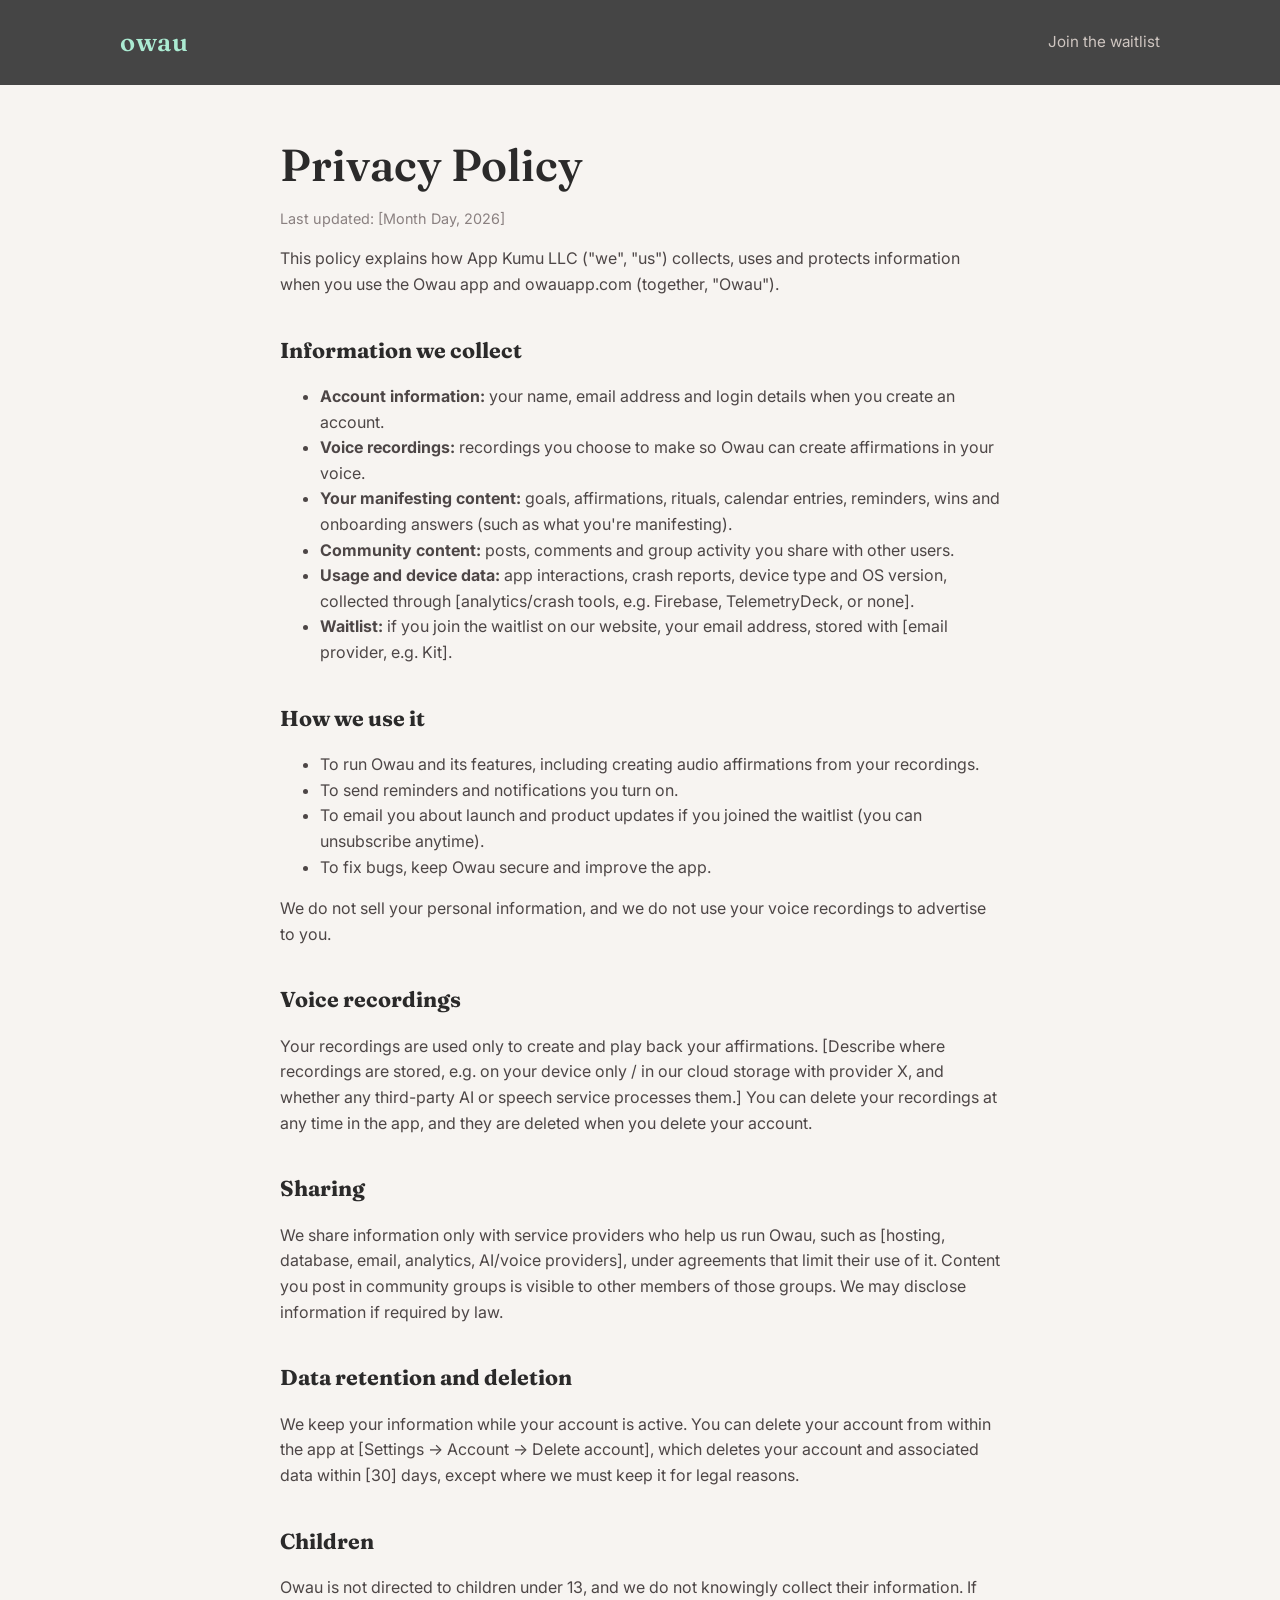
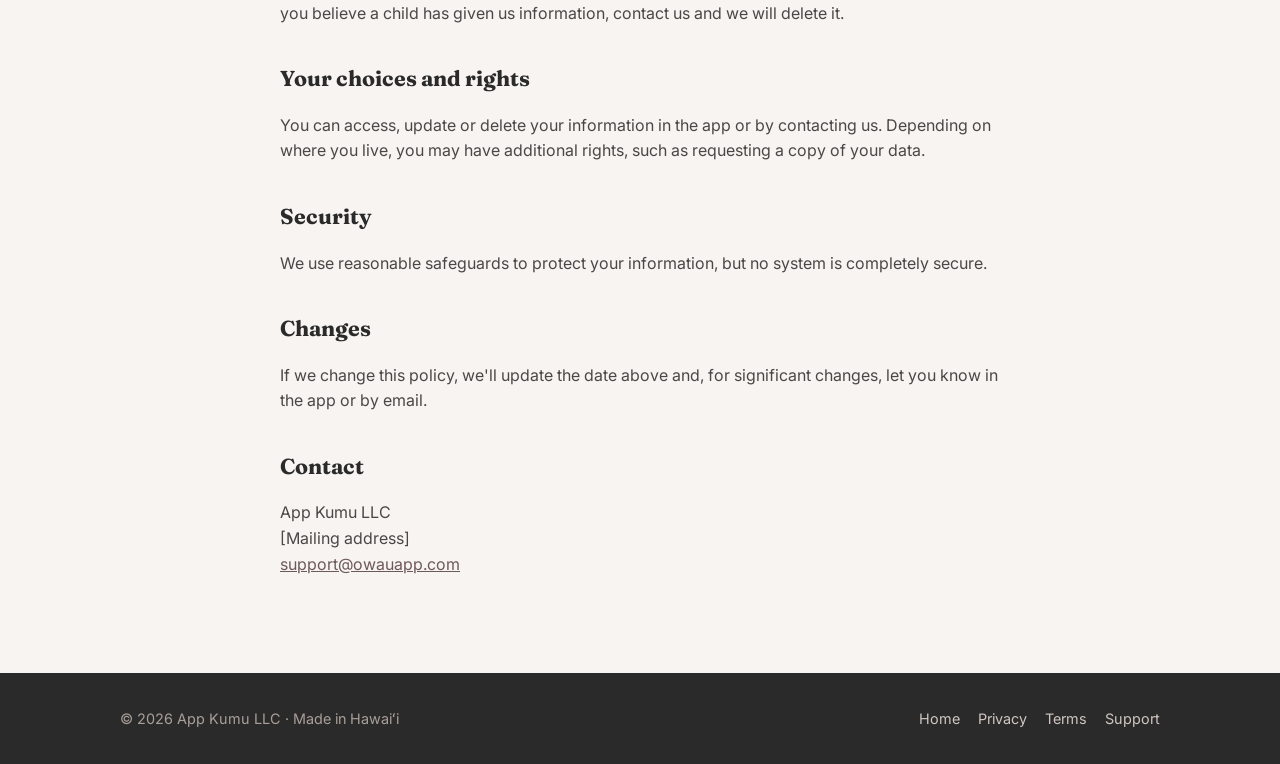
==== privacy.html @ b33e5e33 "Add files via upload" ====
<!doctype html>
<html lang="en">
<head>
  <meta charset="utf-8">
  <meta name="viewport" content="width=device-width, initial-scale=1">
  <title>Privacy Policy — Owau</title>
  <meta name="theme-color" content="#454545">
  <link rel="icon" href="data:image/svg+xml,%3Csvg xmlns='http://www.w3.org/2000/svg' viewBox='0 0 64 64'%3E%3Crect width='64' height='64' rx='16' fill='%23454545'/%3E%3Ccircle cx='32' cy='32' r='16' fill='none' stroke='%23ABEBD2' stroke-width='6'/%3E%3C/svg%3E">
  <link rel="apple-touch-icon" href="apple-touch-icon.png">
  <link rel="preconnect" href="https://fonts.googleapis.com">
  <link rel="preconnect" href="https://fonts.gstatic.com" crossorigin>
  <link href="https://fonts.googleapis.com/css2?family=Fraunces:wght@600&family=Inter:wght@400;500;600&display=swap" rel="stylesheet">
  <link rel="stylesheet" href="style.css">
</head>
<body>
  <div class="topbar"><div class="wrap"><nav class="nav"><a class="logo" href="/">owau</a><a class="small" href="/#join">Join the waitlist</a></nav></div></div>

  <main class="page">
    <div class="wrap">
      <!--
        DRAFT TEMPLATE. Review every [bracketed] item and confirm it matches how the app
        actually handles data before launch. This is not legal advice; have a lawyer
        review it if you can. Your App Store privacy "nutrition label" must match this page.
      -->
      <h1>Privacy Policy</h1>
      <p class="updated">Last updated: [Month Day, 2026]</p>

      <p>This policy explains how App Kumu LLC ("we", "us") collects, uses and protects information when you use the Owau app and owauapp.com (together, "Owau").</p>

      <h2>Information we collect</h2>
      <ul>
        <li><strong>Account information:</strong> your name, email address and login details when you create an account.</li>
        <li><strong>Voice recordings:</strong> recordings you choose to make so Owau can create affirmations in your voice.</li>
        <li><strong>Your manifesting content:</strong> goals, affirmations, rituals, calendar entries, reminders, wins and onboarding answers (such as what you're manifesting).</li>
        <li><strong>Community content:</strong> posts, comments and group activity you share with other users.</li>
        <li><strong>Usage and device data:</strong> app interactions, crash reports, device type and OS version, collected through [analytics/crash tools, e.g. Firebase, TelemetryDeck, or none].</li>
        <li><strong>Waitlist:</strong> if you join the waitlist on our website, your email address, stored with [email provider, e.g. Kit].</li>
      </ul>

      <h2>How we use it</h2>
      <ul>
        <li>To run Owau and its features, including creating audio affirmations from your recordings.</li>
        <li>To send reminders and notifications you turn on.</li>
        <li>To email you about launch and product updates if you joined the waitlist (you can unsubscribe anytime).</li>
        <li>To fix bugs, keep Owau secure and improve the app.</li>
      </ul>
      <p>We do not sell your personal information, and we do not use your voice recordings to advertise to you.</p>

      <h2>Voice recordings</h2>
      <p>Your recordings are used only to create and play back your affirmations. [Describe where recordings are stored, e.g. on your device only / in our cloud storage with provider X, and whether any third-party AI or speech service processes them.] You can delete your recordings at any time in the app, and they are deleted when you delete your account.</p>

      <h2>Sharing</h2>
      <p>We share information only with service providers who help us run Owau, such as [hosting, database, email, analytics, AI/voice providers], under agreements that limit their use of it. Content you post in community groups is visible to other members of those groups. We may disclose information if required by law.</p>

      <h2>Data retention and deletion</h2>
      <p>We keep your information while your account is active. You can delete your account from within the app at [Settings &rarr; Account &rarr; Delete account], which deletes your account and associated data within [30] days, except where we must keep it for legal reasons.</p>

      <h2>Children</h2>
      <p>Owau is not directed to children under 13, and we do not knowingly collect their information. If you believe a child has given us information, contact us and we will delete it.</p>

      <h2>Your choices and rights</h2>
      <p>You can access, update or delete your information in the app or by contacting us. Depending on where you live, you may have additional rights, such as requesting a copy of your data.</p>

      <h2>Security</h2>
      <p>We use reasonable safeguards to protect your information, but no system is completely secure.</p>

      <h2>Changes</h2>
      <p>If we change this policy, we'll update the date above and, for significant changes, let you know in the app or by email.</p>

      <h2>Contact</h2>
      <p>App Kumu LLC<br>[Mailing address]<br><a href="mailto:support@owauapp.com">support@owauapp.com</a></p>
    </div>
  </main>

  <footer>
    <div class="wrap">
      <span>&copy; 2026 App Kumu LLC &middot; Made in Hawai&#699;i</span>
      <span><a href="/">Home</a><a href="privacy.html">Privacy</a><a href="terms.html">Terms</a><a href="support.html">Support</a></span>
    </div>
  </footer>
</body>
</html>
---- style.css ----
:root {
  --charcoal: #454545;
  --mauve: #6D5959;
  --mint: #9DCBBA;
  --mint-light: #ABEBD2;
  --coral: #F9564F;
  --on-coral: #2a1414;
  --twilight: #2B2359;
  --dusk: #5B4B7A;
  --gold: #D4AF6A;
  --ground: #1E1C1C;
  --ink: #2b2a2a;
  --cream: #f7f4f1;
  --text: #f4f1ee;
  --muted: #cfc6c1;
  --muted-dark: #6b6262;
}

* { box-sizing: border-box; }
html { scroll-behavior: smooth; }
html, body { margin: 0; padding: 0; }
@media (prefers-reduced-motion: reduce) { html { scroll-behavior: auto; } }

body {
  font-family: "Inter", -apple-system, BlinkMacSystemFont, "Segoe UI", Roboto, sans-serif;
  background: var(--ink);
  color: var(--text);
  line-height: 1.6;
  -webkit-font-smoothing: antialiased;
}

a { color: var(--mint-light); }
:focus-visible { outline: 2px solid var(--mint-light); outline-offset: 3px; border-radius: 6px; }

.wrap { max-width: 1080px; margin: 0 auto; padding: 0 20px; }
.serif { font-family: "Fraunces", Georgia, serif; }

.skip { position: absolute; left: -9999px; top: 8px; background: var(--mint-light); color: var(--ink); padding: 8px 14px; border-radius: 8px; z-index: 10; }
.skip:focus { left: 8px; }

/* Nav */
.nav { display: flex; align-items: center; justify-content: space-between; padding: 22px 0; gap: 16px; }
.logo { font-family: "Fraunces", Georgia, serif; font-size: 1.6rem; font-weight: 600; color: var(--mint-light); text-decoration: none; letter-spacing: 0.5px; }
.nav-links { display: flex; align-items: center; gap: 26px; }
.nav-links a { color: var(--muted); text-decoration: none; font-size: 0.95rem; }
.nav-links a:hover { color: var(--text); }
.nav-links a.pill { color: var(--on-coral); background: var(--coral); padding: 9px 16px; border-radius: 999px; font-weight: 600; }
.nav-links a.pill:hover { color: var(--on-coral); filter: brightness(1.06); }
.nav a.small { color: var(--muted); text-decoration: none; font-size: 0.95rem; }
.nav a.small:hover { color: var(--text); }

/* Hero */
.hero {
  background: radial-gradient(1200px 600px at 80% -10%, rgba(157,203,186,0.18), transparent 60%),
              radial-gradient(700px 500px at 0% 100%, rgba(91,75,122,0.35), transparent 60%),
              linear-gradient(160deg, var(--charcoal) 0%, var(--mauve) 100%);
  padding-bottom: 80px;
}
.hero-grid { display: grid; grid-template-columns: 1.15fr 0.85fr; gap: 48px; align-items: center; padding-top: 40px; }
.eyebrow { display: inline-block; font-size: 0.8rem; letter-spacing: 2px; text-transform: uppercase; color: var(--mint-light); background: rgba(171,235,210,0.12); border: 1px solid rgba(171,235,210,0.3); padding: 6px 12px; border-radius: 999px; }
h1 { font-family: "Fraunces", Georgia, serif; font-weight: 600; font-size: clamp(2.3rem, 5.5vw, 3.8rem); line-height: 1.08; margin: 18px 0 18px; }
h1 em { font-style: italic; color: var(--mint-light); }
.lead { font-size: 1.15rem; color: var(--muted); max-width: 34rem; margin: 0 0 28px; }

/* Form */
.signup { display: flex; gap: 10px; max-width: 30rem; flex-wrap: wrap; }
.signup input[type="email"] {
  flex: 1 1 220px; min-width: 0; padding: 15px 18px; border-radius: 14px; border: 1px solid rgba(255,255,255,0.25);
  background: rgba(255,255,255,0.08); color: var(--text); font-size: 1rem; outline: none; font-family: inherit;
}
.signup input[type="email"]::placeholder { color: #bdb3ae; }
.signup input[type="email"]:focus { border-color: var(--mint-light); background: rgba(255,255,255,0.12); }
.signup button, .btn {
  display: inline-block; padding: 15px 22px; border-radius: 14px; border: 0; background: var(--coral); color: var(--on-coral);
  font-weight: 600; font-size: 1rem; font-family: inherit; cursor: pointer; text-decoration: none;
  transition: transform .15s ease, filter .15s ease;
}
.signup button:hover, .btn:hover { filter: brightness(1.06); transform: translateY(-1px); }
.signup button:disabled { opacity: .6; cursor: default; transform: none; }
.hp { position: absolute; left: -9999px; }
.form-note { font-size: 0.85rem; color: #bdb3ae; margin-top: 4px; }
.form-msg { margin-top: 10px; font-weight: 500; min-height: 1.4em; }
.form-msg.ok { color: var(--mint-light); }
.form-msg.err { color: #ffb3ae; }

/* Phone mockups */
.phone {
  justify-self: center; width: 270px; height: 540px; border-radius: 42px; padding: 14px; flex: none;
  background: #1f1e1e; box-shadow: 0 30px 80px rgba(0,0,0,0.45), inset 0 0 0 2px rgba(255,255,255,0.06);
}
.screen {
  height: 100%; border-radius: 30px; overflow: hidden; position: relative;
  background: linear-gradient(180deg, #514848 0%, var(--charcoal) 100%);
  display: flex; flex-direction: column; align-items: center; padding: 46px 22px 22px; text-align: center;
}
.screen .label { font-size: 0.72rem; letter-spacing: 2px; text-transform: uppercase; color: var(--mint); }
.orb {
  width: 150px; height: 150px; border-radius: 50%; margin: 26px 0 22px;
  background: radial-gradient(circle at 35% 30%, var(--mint-light), var(--mint) 45%, rgba(91,75,122,0.7) 100%);
  box-shadow: 0 0 60px rgba(171,235,210,0.35);
  animation: breathe 6s ease-in-out infinite;
}
@keyframes breathe { 0%,100% { transform: scale(0.94); } 50% { transform: scale(1.04); } }
.screen .quote { font-family: "Fraunces", Georgia, serif; font-size: 1.25rem; line-height: 1.35; margin: 0 0 6px; }
.screen .voice { font-size: 0.8rem; color: var(--muted); }
.wave { display: flex; gap: 4px; align-items: center; height: 34px; margin-top: auto; }
.wave span { width: 4px; border-radius: 4px; background: var(--mint-light); animation: wave 1.2s ease-in-out infinite; }
.wave span:nth-child(4n) { background: var(--coral); }
.wave span:nth-child(odd) { animation-delay: .2s; }
.wave span:nth-child(3n) { animation-delay: .45s; }
@keyframes wave { 0%,100% { height: 8px; } 50% { height: 30px; } }

/* Sections */
.section { padding: 88px 0; background: var(--cream); color: var(--ink); }
.section.alt { background: #efe9e4; }
.section h2, .dark h2, .cta h2 { font-family: "Fraunces", Georgia, serif; font-weight: 600; font-size: clamp(1.8rem, 3.6vw, 2.5rem); line-height: 1.15; margin: 0 0 10px; }
.section .sub { color: var(--muted-dark); margin: 0 0 40px; max-width: 36rem; font-size: 1.05rem; }
.kicker { display: block; font-size: 0.78rem; letter-spacing: 2px; text-transform: uppercase; color: var(--mauve); font-weight: 600; margin-bottom: 10px; }
.dark .kicker { color: var(--mint); }

/* How it works */
.steps { display: grid; grid-template-columns: repeat(3, 1fr); gap: 18px; counter-reset: step; }
.step { background: #fff; border-radius: 20px; padding: 28px; border: 1px solid #ece6e1; }
.step .num { font-family: "Fraunces", Georgia, serif; font-size: 2.2rem; color: var(--mauve); line-height: 1; }
.step h3 { margin: 14px 0 6px; font-size: 1.15rem; }
.step p { margin: 0; color: var(--muted-dark); }

/* Features */
.features { display: grid; grid-template-columns: repeat(3, 1fr); gap: 18px; }
.card { background: #fff; border-radius: 20px; padding: 26px; border: 1px solid #ece6e1; }
.card .dot { width: 40px; height: 40px; border-radius: 12px; display: grid; place-items: center; background: rgba(157,203,186,0.35); color: var(--charcoal); font-size: 1.2rem; margin-bottom: 14px; }
.card h3 { margin: 0 0 6px; font-size: 1.1rem; }
.card p { margin: 0; color: var(--muted-dark); font-size: 0.97rem; }

/* Showcase (dark) */
.dark { padding: 88px 0; color: var(--text);
  background: radial-gradient(900px 500px at 50% 0%, rgba(91,75,122,0.45), transparent 70%), var(--ground); }
.dark .sub { color: var(--muted); margin: 0 0 48px; max-width: 36rem; font-size: 1.05rem; }
.shots { display: flex; gap: 28px; justify-content: center; align-items: flex-start; }
.shot { text-align: center; }
.shot .phone { width: 240px; height: 480px; }
.shot:nth-child(2) { margin-top: 40px; }
.shot figcaption { margin-top: 18px; color: var(--muted); font-size: 0.95rem; }
.shot figcaption strong { display: block; color: var(--text); font-family: "Fraunces", Georgia, serif; font-size: 1.15rem; font-weight: 600; }

/* Mock: affirmation card */
.screen.deck { background: linear-gradient(180deg, #2a2626, var(--ground)); padding: 40px 18px 20px; }
.aff-card {
  margin-top: 22px; width: 100%; flex: 1; border-radius: 22px; padding: 22px 18px; display: flex; flex-direction: column; justify-content: center;
  background: radial-gradient(circle at 30% 20%, var(--dusk), var(--twilight) 75%);
  border: 1.5px solid rgba(212,175,106,0.7); box-shadow: 0 0 30px rgba(212,175,106,0.18);
  transform: rotate(-3deg);
}
.aff-card .cat { font-size: 0.66rem; letter-spacing: 2px; text-transform: uppercase; color: var(--gold); }
.aff-card p { font-family: "Fraunces", Georgia, serif; font-size: 1.25rem; line-height: 1.3; margin: 12px 0 0; }
.deck-btns { display: flex; gap: 10px; margin-top: 20px; width: 100%; }
.deck-btns span { flex: 1; border-radius: 999px; padding: 9px 0; font-size: 0.82rem; font-weight: 600; }
.deck-btns .pass { border: 1px solid rgba(255,255,255,0.35); color: var(--muted); }
.deck-btns .keep { background: var(--mint-light); color: var(--ink); }

/* Mock: ritual */
.screen.ritual { background: linear-gradient(180deg, #2a2626, var(--ground)); padding: 40px 18px 20px; align-items: stretch; text-align: left; }
.hello { font-family: "Fraunces", Georgia, serif; font-size: 1.2rem; line-height: 1.25; margin: 6px 0 12px; }
.ritual-card { border-radius: 20px; padding: 14px 16px; background: linear-gradient(160deg, var(--mauve), var(--charcoal)); }
.ritual-card .cat { font-size: 0.64rem; letter-spacing: 2px; text-transform: uppercase; color: var(--gold); }
.ritual-card h4 { margin: 8px 0 4px; font-size: 1.05rem; }
.ritual-card .meta { font-size: 0.78rem; color: var(--muted); }
.ritual-card .row { display: flex; gap: 8px; margin-top: 14px; }
.ritual-card .row span { flex: 1; text-align: center; border-radius: 999px; padding: 8px 0; font-size: 0.78rem; font-weight: 600; }
.ritual-card .start { background: var(--coral); color: var(--on-coral); }
.ritual-card .done { border: 1px solid rgba(255,255,255,0.4); }
.mini-stats { display: grid; grid-template-columns: 1fr 1fr; gap: 10px; margin-top: 12px; }
.mini-stats div { background: rgba(69,69,69,0.7); border-radius: 14px; padding: 10px 12px; line-height: 1.3; font-size: 0.72rem; color: var(--muted); }
.mini-stats b { display: block; font-size: 1.25rem; color: var(--text); font-family: "Fraunces", Georgia, serif; }

/* Mock: portal dates */
.screen.portal { background: linear-gradient(180deg, #2a2626, var(--ground)); padding: 40px 18px 20px; align-items: stretch; text-align: left; }
.portal-banner { border-radius: 20px; padding: 18px; background: linear-gradient(135deg, var(--twilight), var(--dusk)); margin-top: 10px; position: relative; overflow: hidden; }
.portal-banner::after { content: ""; position: absolute; inset: 0; background: linear-gradient(110deg, transparent 35%, rgba(255,255,255,0.14) 50%, transparent 65%); animation: shimmer 5s ease-in-out infinite; transform: translateX(-100%); }
@keyframes shimmer { 0%,60% { transform: translateX(-100%); } 100% { transform: translateX(100%); } }
.portal-banner .big { font-family: "Fraunces", Georgia, serif; font-size: 2rem; color: var(--gold); line-height: 1; }
.portal-banner p { margin: 8px 0 0; font-size: 0.8rem; color: var(--muted); }
.upcoming { margin-top: 14px; display: grid; gap: 8px; }
.upcoming div { display: flex; align-items: center; gap: 10px; background: rgba(69,69,69,0.7); border-radius: 12px; padding: 10px 12px; font-size: 0.82rem; }
.upcoming i { width: 8px; height: 8px; border-radius: 50%; background: var(--gold); flex: none; }
.upcoming div:nth-child(2) i { background: var(--mint-light); }
.upcoming div:nth-child(3) i { background: var(--coral); }

/* Portal dates strip */
.dates { display: grid; grid-template-columns: repeat(4, 1fr); gap: 14px; }
.date { background: #fff; border: 1px solid #ece6e1; border-radius: 18px; padding: 20px; }
.date .d { font-family: "Fraunces", Georgia, serif; font-size: 2rem; color: var(--mauve); line-height: 1; }
.date .w { margin-top: 8px; font-size: 0.9rem; color: var(--muted-dark); }

/* FAQ */
.faq { max-width: 760px; }
.faq details { background: #fff; border: 1px solid #ece6e1; border-radius: 14px; padding: 16px 20px; margin: 10px 0; }
.faq summary { cursor: pointer; font-weight: 600; color: var(--ink); }
.faq details p { margin: 10px 0 0; color: #4d4646; }

/* CTA band */
.cta { background: linear-gradient(160deg, var(--mauve), var(--charcoal)); padding: 80px 0; text-align: center; }
.cta p { color: var(--muted); margin: 0 auto 26px; max-width: 32rem; }
.cta .signup { margin: 0 auto; justify-content: center; }

/* Footer */
footer { background: var(--ink); color: #a99f9a; padding: 34px 0; font-size: 0.9rem; }
footer .wrap { display: flex; justify-content: space-between; gap: 16px; flex-wrap: wrap; }
footer a { color: #cfc6c1; text-decoration: none; margin-left: 18px; }
footer a:first-child { margin-left: 0; }
footer a:hover { color: #fff; }

/* Legal / support pages */
.page { background: var(--cream); color: var(--ink); padding: 56px 0 80px; }
.page .wrap { max-width: 760px; }
.page h1 { color: var(--ink); font-size: clamp(2rem, 4.5vw, 2.8rem); margin-top: 0; }
.page h2 { font-family: "Fraunces", Georgia, serif; font-size: 1.35rem; margin: 36px 0 8px; }
.page p, .page li { color: #4d4646; }
.page a { color: var(--mauve); }
.page .updated { color: #8a8080; font-size: 0.9rem; }
.page details { background: #fff; border: 1px solid #ece6e1; border-radius: 14px; padding: 16px 20px; margin: 10px 0; }
.page summary { cursor: pointer; font-weight: 600; color: var(--ink); }
.page details p { margin: 10px 0 0; }
.topbar { background: var(--charcoal); }

@media (prefers-reduced-motion: reduce) {
  .orb, .wave span, .portal-banner::after { animation: none; }
  .wave span { height: 18px; }
}

@media (max-width: 900px) {
  .hero-grid { grid-template-columns: 1fr; gap: 40px; }
  .features, .steps { grid-template-columns: 1fr; }
  .dates { grid-template-columns: 1fr 1fr; }
  .phone { width: 240px; height: 480px; }
  .shots { flex-direction: column; align-items: center; gap: 40px; }
  .shot:nth-child(2) { margin-top: 0; }
  .nav-links a:not(.pill) { display: none; }
}
@media (max-width: 520px) {
  .signup button { width: 100%; }
  footer a { margin-left: 0; margin-right: 16px; }
}
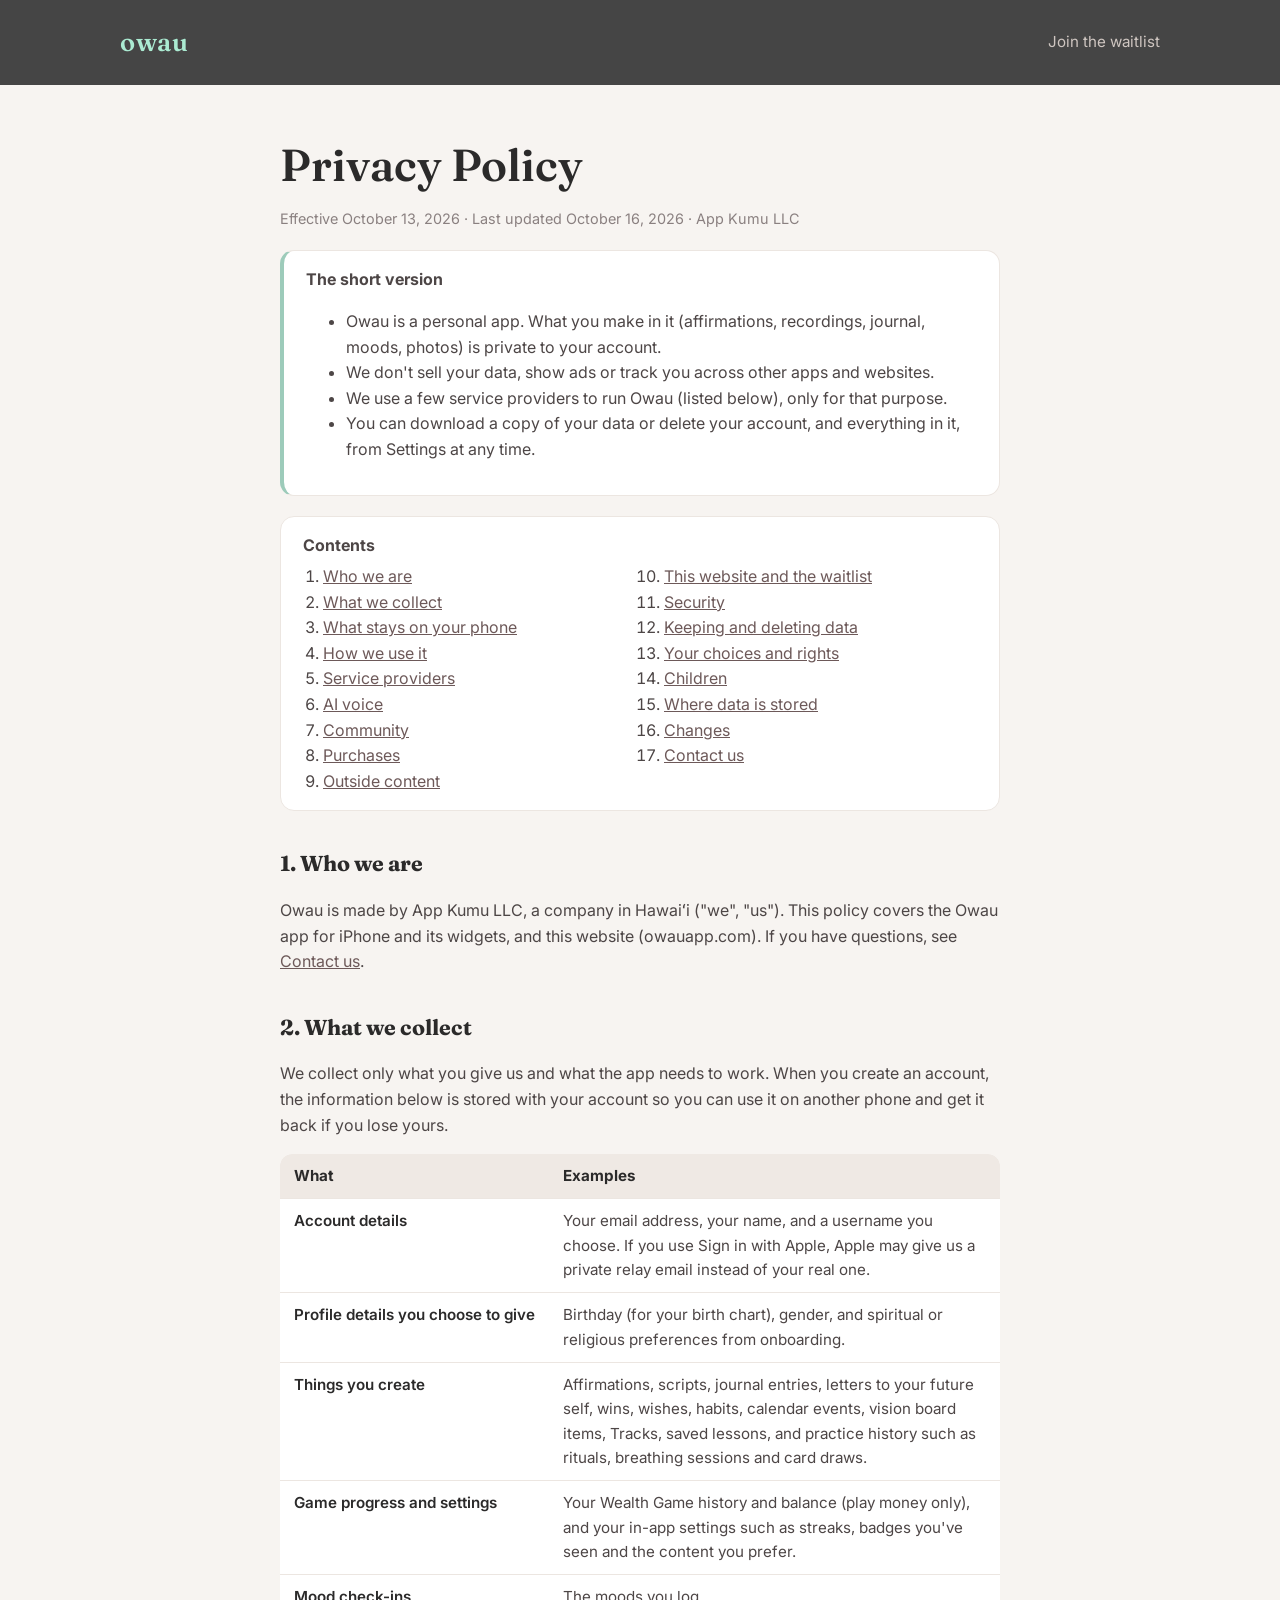
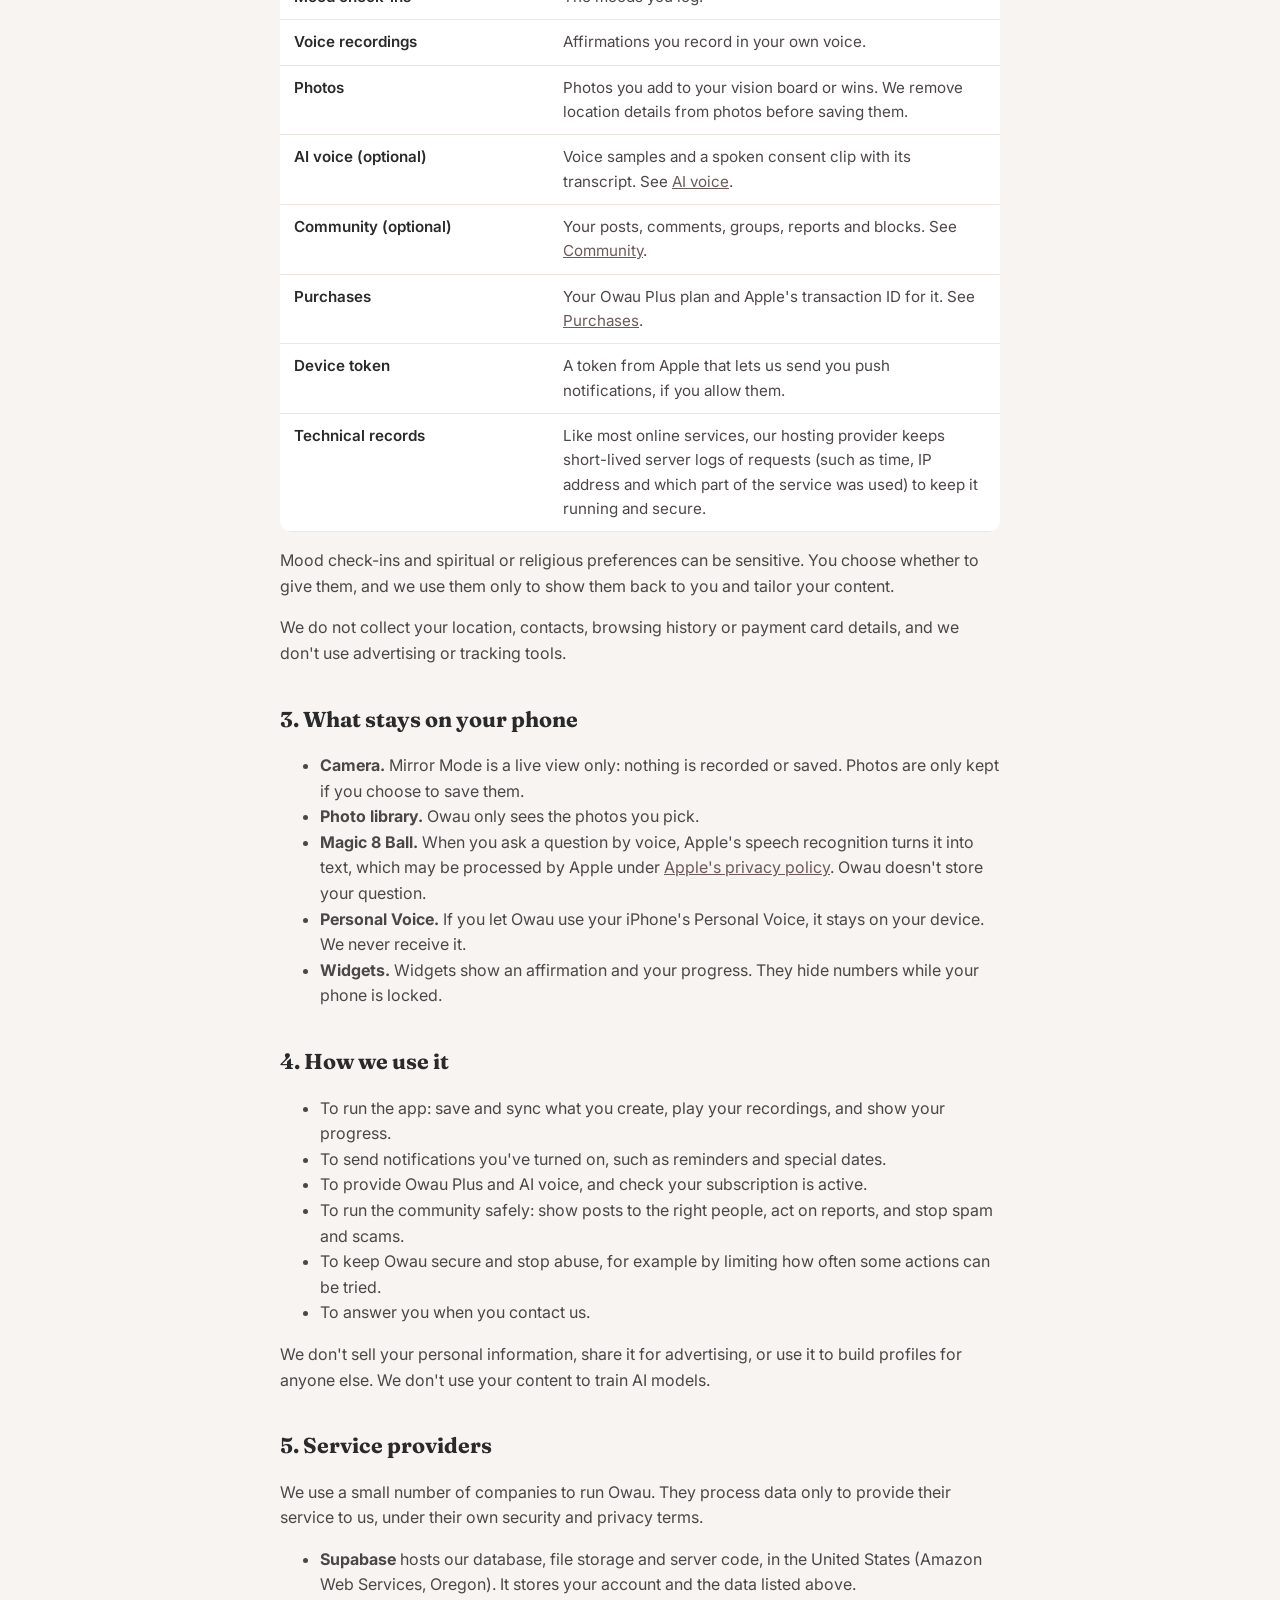
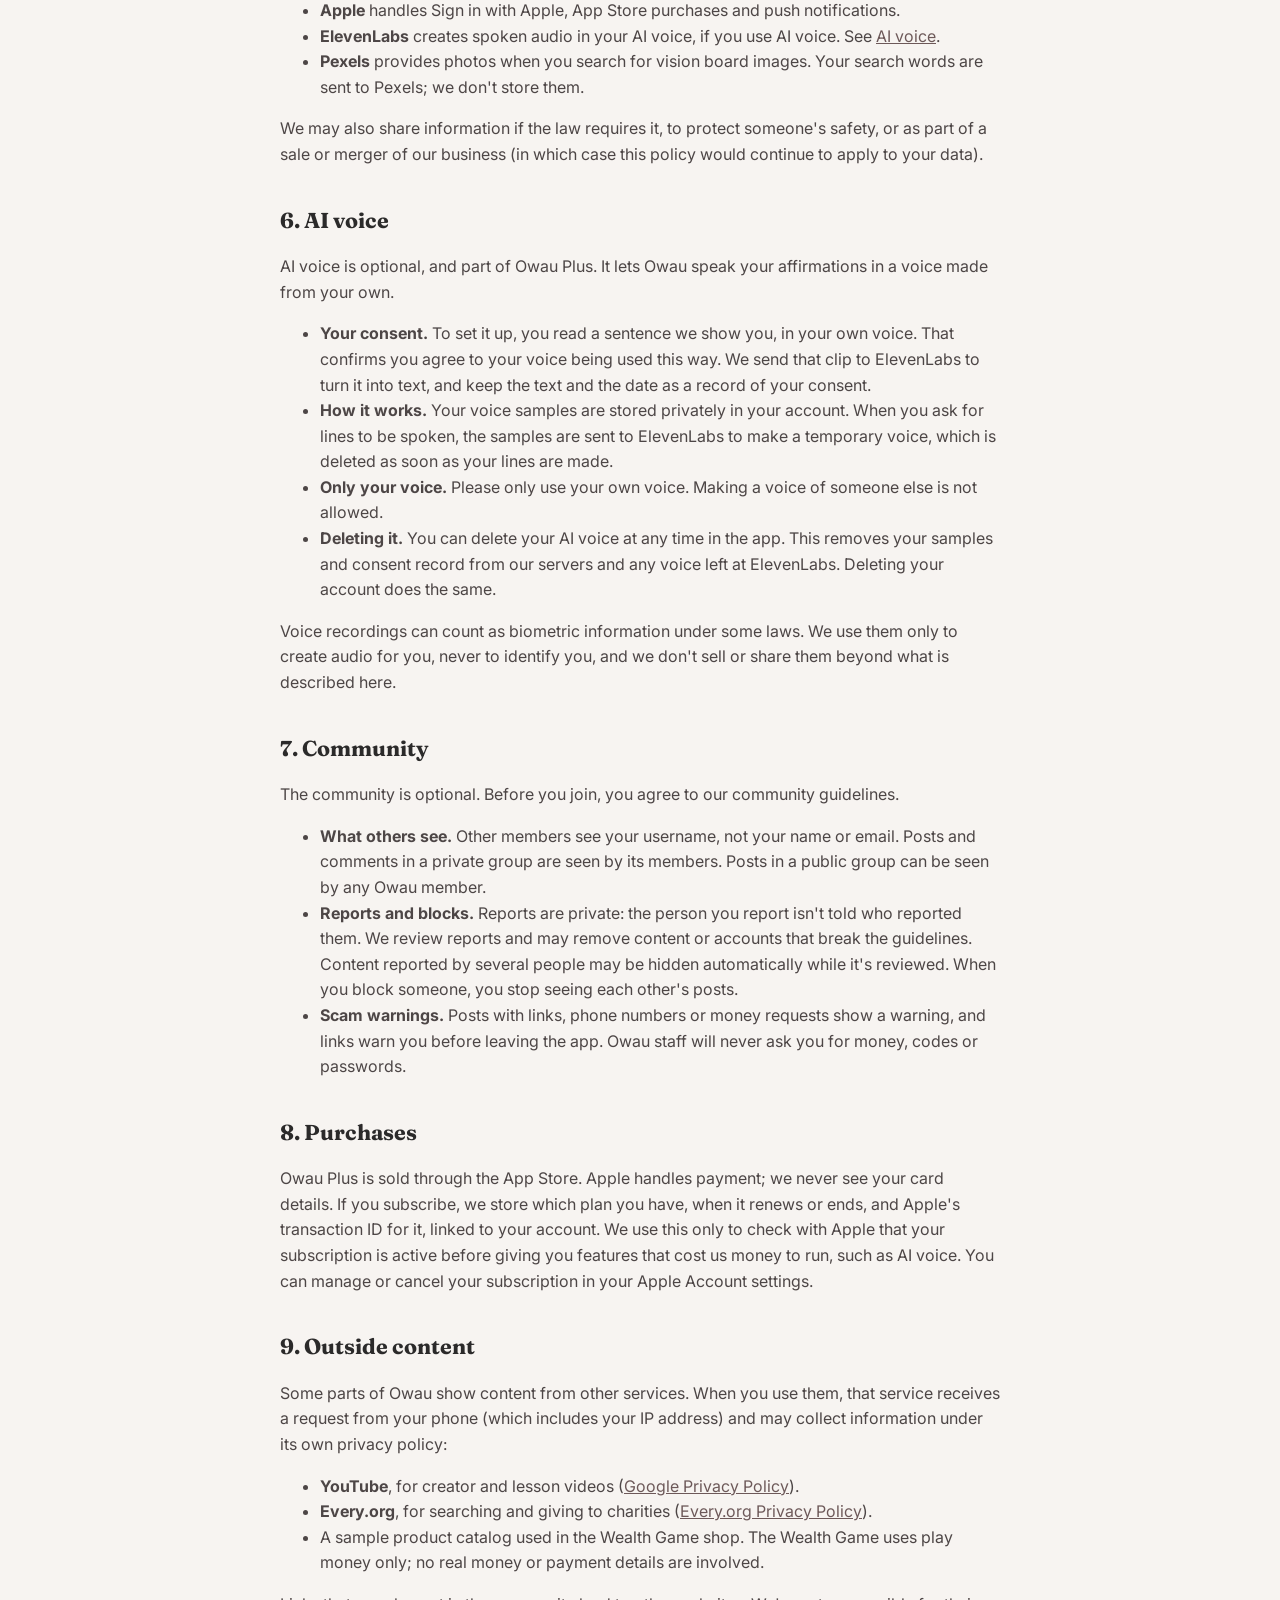
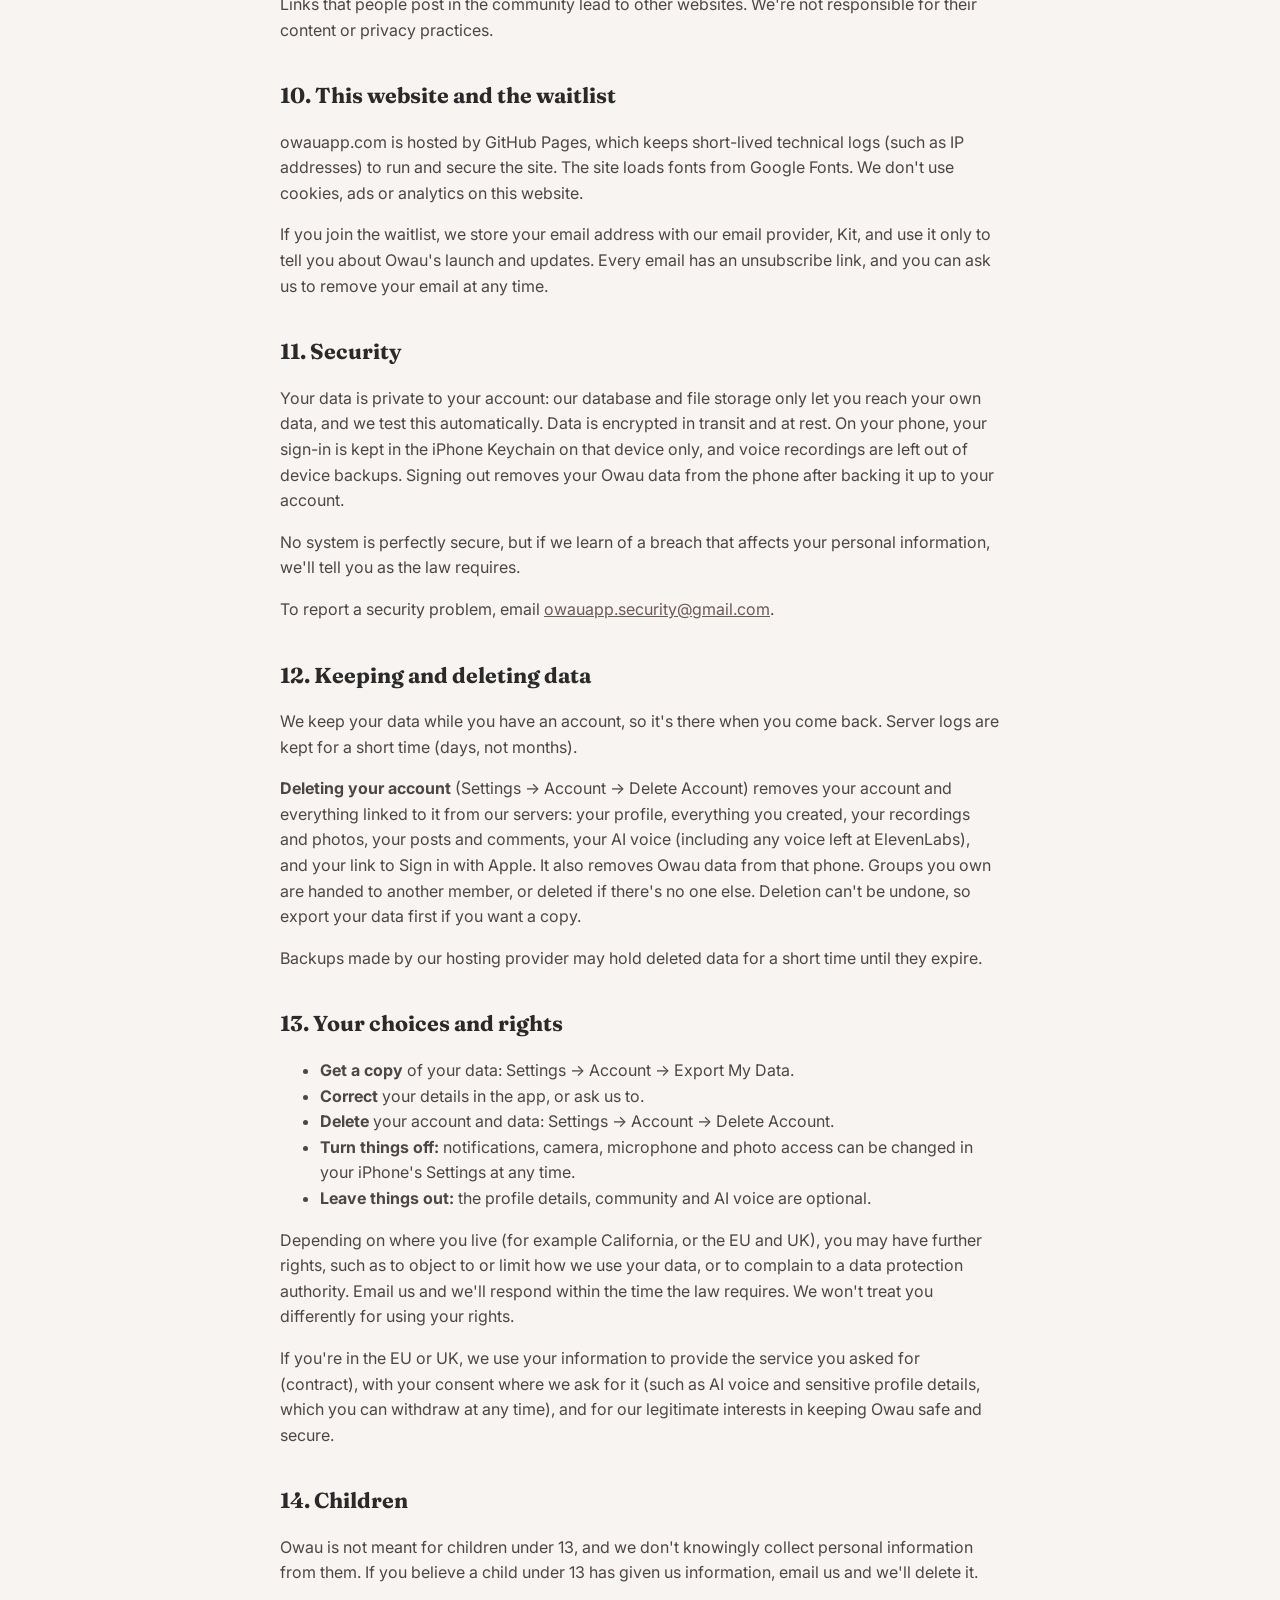
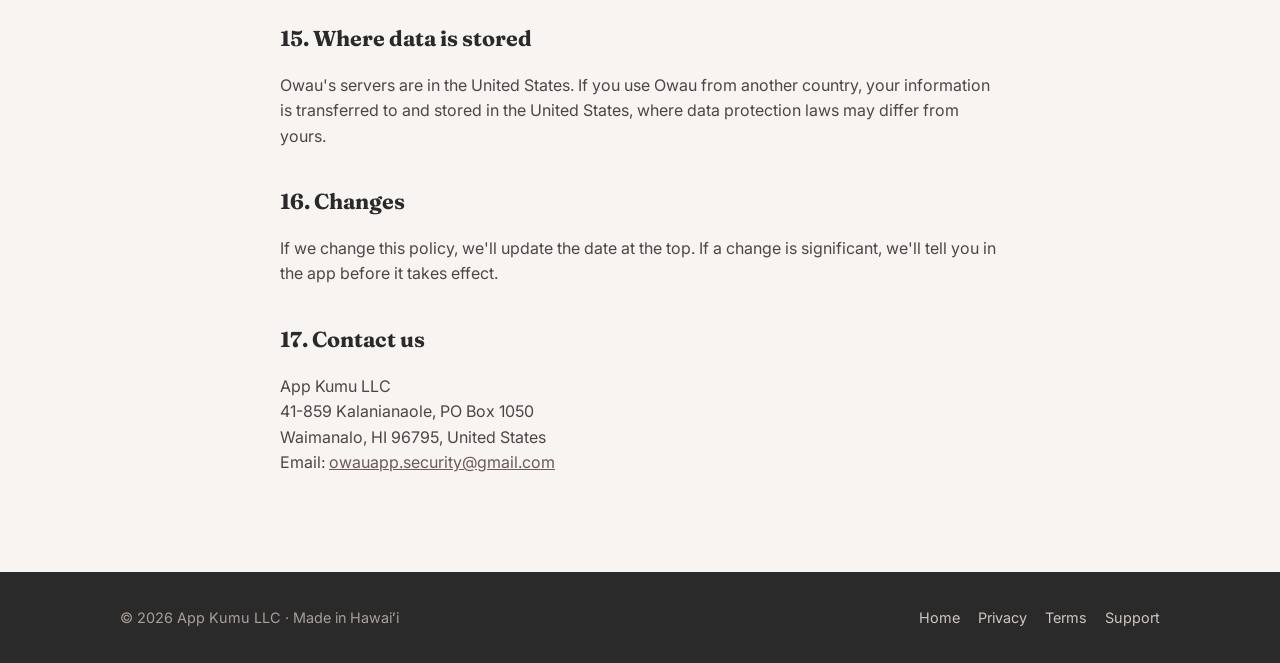
==== commit f0f38565: "Add files via upload" ====
--- a/privacy.html
+++ b/privacy.html
@@ -11,64 +11,185 @@
   <link rel="preconnect" href="https://fonts.gstatic.com" crossorigin>
   <link href="https://fonts.googleapis.com/css2?family=Fraunces:wght@600&family=Inter:wght@400;500;600&display=swap" rel="stylesheet">
   <link rel="stylesheet" href="style.css">
+  <style>
+
+.page .summary { background: #fff; border: 1px solid #ece6e1; border-left: 4px solid var(--mint); border-radius: 14px; padding: 16px 22px; margin: 20px 0; }
+.page .summary p { margin: 0 0 6px; }
+.page .toc { background: #fff; border: 1px solid #ece6e1; border-radius: 14px; padding: 16px 22px; margin: 20px 0 10px; }
+.page .toc p { margin: 0 0 6px; }
+.page .toc ol { margin: 0; padding-left: 20px; columns: 2; column-gap: 28px; }
+.page .table-wrap { overflow-x: auto; margin: 16px 0; }
+.page table { width: 100%; border-collapse: collapse; background: #fff; border-radius: 12px; overflow: hidden; font-size: 0.95rem; }
+.page th, .page td { text-align: left; vertical-align: top; padding: 10px 14px; border-bottom: 1px solid #ece6e1; color: #4d4646; }
+.page th { background: #efe9e4; color: var(--ink); }
+.page td:first-child { font-weight: 600; color: var(--ink); white-space: nowrap; }
+@media (max-width: 520px) { .page .toc ol { columns: 1; } .page td:first-child { white-space: normal; } }
+  </style>
 </head>
 <body>
   <div class="topbar"><div class="wrap"><nav class="nav"><a class="logo" href="/">owau</a><a class="small" href="/#join">Join the waitlist</a></nav></div></div>
 
   <main class="page">
     <div class="wrap">
-      <!--
-        DRAFT TEMPLATE. Review every [bracketed] item and confirm it matches how the app
-        actually handles data before launch. This is not legal advice; have a lawyer
-        review it if you can. Your App Store privacy "nutrition label" must match this page.
-      -->
       <h1>Privacy Policy</h1>
-      <p class="updated">Last updated: [Month Day, 2026]</p>
-
-      <p>This policy explains how App Kumu LLC ("we", "us") collects, uses and protects information when you use the Owau app and owauapp.com (together, "Owau").</p>
-
-      <h2>Information we collect</h2>
-      <ul>
-        <li><strong>Account information:</strong> your name, email address and login details when you create an account.</li>
-        <li><strong>Voice recordings:</strong> recordings you choose to make so Owau can create affirmations in your voice.</li>
-        <li><strong>Your manifesting content:</strong> goals, affirmations, rituals, calendar entries, reminders, wins and onboarding answers (such as what you're manifesting).</li>
-        <li><strong>Community content:</strong> posts, comments and group activity you share with other users.</li>
-        <li><strong>Usage and device data:</strong> app interactions, crash reports, device type and OS version, collected through [analytics/crash tools, e.g. Firebase, TelemetryDeck, or none].</li>
-        <li><strong>Waitlist:</strong> if you join the waitlist on our website, your email address, stored with [email provider, e.g. Kit].</li>
-      </ul>
-
-      <h2>How we use it</h2>
-      <ul>
-        <li>To run Owau and its features, including creating audio affirmations from your recordings.</li>
-        <li>To send reminders and notifications you turn on.</li>
-        <li>To email you about launch and product updates if you joined the waitlist (you can unsubscribe anytime).</li>
-        <li>To fix bugs, keep Owau secure and improve the app.</li>
-      </ul>
-      <p>We do not sell your personal information, and we do not use your voice recordings to advertise to you.</p>
-
-      <h2>Voice recordings</h2>
-      <p>Your recordings are used only to create and play back your affirmations. [Describe where recordings are stored, e.g. on your device only / in our cloud storage with provider X, and whether any third-party AI or speech service processes them.] You can delete your recordings at any time in the app, and they are deleted when you delete your account.</p>
-
-      <h2>Sharing</h2>
-      <p>We share information only with service providers who help us run Owau, such as [hosting, database, email, analytics, AI/voice providers], under agreements that limit their use of it. Content you post in community groups is visible to other members of those groups. We may disclose information if required by law.</p>
-
-      <h2>Data retention and deletion</h2>
-      <p>We keep your information while your account is active. You can delete your account from within the app at [Settings &rarr; Account &rarr; Delete account], which deletes your account and associated data within [30] days, except where we must keep it for legal reasons.</p>
-
-      <h2>Children</h2>
-      <p>Owau is not directed to children under 13, and we do not knowingly collect their information. If you believe a child has given us information, contact us and we will delete it.</p>
-
-      <h2>Your choices and rights</h2>
-      <p>You can access, update or delete your information in the app or by contacting us. Depending on where you live, you may have additional rights, such as requesting a copy of your data.</p>
-
-      <h2>Security</h2>
-      <p>We use reasonable safeguards to protect your information, but no system is completely secure.</p>
-
-      <h2>Changes</h2>
-      <p>If we change this policy, we'll update the date above and, for significant changes, let you know in the app or by email.</p>
-
-      <h2>Contact</h2>
-      <p>App Kumu LLC<br>[Mailing address]<br><a href="mailto:support@owauapp.com">support@owauapp.com</a></p>
+      <p class="updated">Effective October 13, 2026 · Last updated October 16, 2026 · App Kumu LLC</p>
+
+      <div class="summary">
+        <p><strong>The short version</strong></p>
+        <ul>
+          <li>Owau is a personal app. What you make in it (affirmations, recordings, journal, moods, photos) is private to your account.</li>
+          <li>We don't sell your data, show ads or track you across other apps and websites.</li>
+          <li>We use a few service providers to run Owau (listed below), only for that purpose.</li>
+          <li>You can download a copy of your data or delete your account, and everything in it, from Settings at any time.</li>
+        </ul>
+      </div>
+
+      <nav aria-label="Contents" class="toc">
+        <p><strong>Contents</strong></p>
+        <ol>
+          <li><a href="#who">Who we are</a></li>
+          <li><a href="#collect">What we collect</a></li>
+          <li><a href="#device">What stays on your phone</a></li>
+          <li><a href="#use">How we use it</a></li>
+          <li><a href="#providers">Service providers</a></li>
+          <li><a href="#voice">AI voice</a></li>
+          <li><a href="#community">Community</a></li>
+          <li><a href="#purchases">Purchases</a></li>
+          <li><a href="#third">Outside content</a></li>
+          <li><a href="#website">This website and the waitlist</a></li>
+          <li><a href="#security">Security</a></li>
+          <li><a href="#retention">Keeping and deleting data</a></li>
+          <li><a href="#rights">Your choices and rights</a></li>
+          <li><a href="#children">Children</a></li>
+          <li><a href="#international">Where data is stored</a></li>
+          <li><a href="#changes">Changes</a></li>
+          <li><a href="#contact">Contact us</a></li>
+        </ol>
+      </nav>
+
+      <h2 id="who">1. Who we are</h2>
+      <p>Owau is made by App Kumu LLC, a company in Hawai&#699;i ("we", "us"). This policy covers the Owau app for iPhone and its widgets, and this website (owauapp.com). If you have questions, see <a href="#contact">Contact us</a>.</p>
+
+      <h2 id="collect">2. What we collect</h2>
+      <p>We collect only what you give us and what the app needs to work. When you create an account, the information below is stored with your account so you can use it on another phone and get it back if you lose yours.</p>
+      <div class="table-wrap">
+      <table>
+        <thead><tr><th>What</th><th>Examples</th></tr></thead>
+        <tbody>
+          <tr><td>Account details</td><td>Your email address, your name, and a username you choose. If you use Sign in with Apple, Apple may give us a private relay email instead of your real one.</td></tr>
+          <tr><td>Profile details you choose to give</td><td>Birthday (for your birth chart), gender, and spiritual or religious preferences from onboarding.</td></tr>
+          <tr><td>Things you create</td><td>Affirmations, scripts, journal entries, letters to your future self, wins, wishes, habits, calendar events, vision board items, Tracks, saved lessons, and practice history such as rituals, breathing sessions and card draws.</td></tr>
+          <tr><td>Game progress and settings</td><td>Your Wealth Game history and balance (play money only), and your in-app settings such as streaks, badges you've seen and the content you prefer.</td></tr>
+          <tr><td>Mood check-ins</td><td>The moods you log.</td></tr>
+          <tr><td>Voice recordings</td><td>Affirmations you record in your own voice.</td></tr>
+          <tr><td>Photos</td><td>Photos you add to your vision board or wins. We remove location details from photos before saving them.</td></tr>
+          <tr><td>AI voice (optional)</td><td>Voice samples and a spoken consent clip with its transcript. See <a href="#voice">AI voice</a>.</td></tr>
+          <tr><td>Community (optional)</td><td>Your posts, comments, groups, reports and blocks. See <a href="#community">Community</a>.</td></tr>
+          <tr><td>Purchases</td><td>Your Owau Plus plan and Apple's transaction ID for it. See <a href="#purchases">Purchases</a>.</td></tr>
+          <tr><td>Device token</td><td>A token from Apple that lets us send you push notifications, if you allow them.</td></tr>
+          <tr><td>Technical records</td><td>Like most online services, our hosting provider keeps short-lived server logs of requests (such as time, IP address and which part of the service was used) to keep it running and secure.</td></tr>
+        </tbody>
+      </table>
+      </div>
+      <p>Mood check-ins and spiritual or religious preferences can be sensitive. You choose whether to give them, and we use them only to show them back to you and tailor your content.</p>
+      <p>We do not collect your location, contacts, browsing history or payment card details, and we don't use advertising or tracking tools.</p>
+
+      <h2 id="device">3. What stays on your phone</h2>
+      <ul>
+        <li><strong>Camera.</strong> Mirror Mode is a live view only: nothing is recorded or saved. Photos are only kept if you choose to save them.</li>
+        <li><strong>Photo library.</strong> Owau only sees the photos you pick.</li>
+        <li><strong>Magic 8 Ball.</strong> When you ask a question by voice, Apple's speech recognition turns it into text, which may be processed by Apple under <a href="https://www.apple.com/legal/privacy/" rel="noopener">Apple's privacy policy</a>. Owau doesn't store your question.</li>
+        <li><strong>Personal Voice.</strong> If you let Owau use your iPhone's Personal Voice, it stays on your device. We never receive it.</li>
+        <li><strong>Widgets.</strong> Widgets show an affirmation and your progress. They hide numbers while your phone is locked.</li>
+      </ul>
+
+      <h2 id="use">4. How we use it</h2>
+      <ul>
+        <li>To run the app: save and sync what you create, play your recordings, and show your progress.</li>
+        <li>To send notifications you've turned on, such as reminders and special dates.</li>
+        <li>To provide Owau Plus and AI voice, and check your subscription is active.</li>
+        <li>To run the community safely: show posts to the right people, act on reports, and stop spam and scams.</li>
+        <li>To keep Owau secure and stop abuse, for example by limiting how often some actions can be tried.</li>
+        <li>To answer you when you contact us.</li>
+      </ul>
+      <p>We don't sell your personal information, share it for advertising, or use it to build profiles for anyone else. We don't use your content to train AI models.</p>
+
+      <h2 id="providers">5. Service providers</h2>
+      <p>We use a small number of companies to run Owau. They process data only to provide their service to us, under their own security and privacy terms.</p>
+      <ul>
+        <li><strong>Supabase</strong> hosts our database, file storage and server code, in the United States (Amazon Web Services, Oregon). It stores your account and the data listed above.</li>
+        <li><strong>Apple</strong> handles Sign in with Apple, App Store purchases and push notifications.</li>
+        <li><strong>ElevenLabs</strong> creates spoken audio in your AI voice, if you use AI voice. See <a href="#voice">AI voice</a>.</li>
+        <li><strong>Pexels</strong> provides photos when you search for vision board images. Your search words are sent to Pexels; we don't store them.</li>
+      </ul>
+      <p>We may also share information if the law requires it, to protect someone's safety, or as part of a sale or merger of our business (in which case this policy would continue to apply to your data).</p>
+
+      <h2 id="voice">6. AI voice</h2>
+      <p>AI voice is optional, and part of Owau Plus. It lets Owau speak your affirmations in a voice made from your own.</p>
+      <ul>
+        <li><strong>Your consent.</strong> To set it up, you read a sentence we show you, in your own voice. That confirms you agree to your voice being used this way. We send that clip to ElevenLabs to turn it into text, and keep the text and the date as a record of your consent.</li>
+        <li><strong>How it works.</strong> Your voice samples are stored privately in your account. When you ask for lines to be spoken, the samples are sent to ElevenLabs to make a temporary voice, which is deleted as soon as your lines are made.</li>
+        <li><strong>Only your voice.</strong> Please only use your own voice. Making a voice of someone else is not allowed.</li>
+        <li><strong>Deleting it.</strong> You can delete your AI voice at any time in the app. This removes your samples and consent record from our servers and any voice left at ElevenLabs. Deleting your account does the same.</li>
+      </ul>
+      <p>Voice recordings can count as biometric information under some laws. We use them only to create audio for you, never to identify you, and we don't sell or share them beyond what is described here.</p>
+
+      <h2 id="community">7. Community</h2>
+      <p>The community is optional. Before you join, you agree to our community guidelines.</p>
+      <ul>
+        <li><strong>What others see.</strong> Other members see your username, not your name or email. Posts and comments in a private group are seen by its members. Posts in a public group can be seen by any Owau member.</li>
+        <li><strong>Reports and blocks.</strong> Reports are private: the person you report isn't told who reported them. We review reports and may remove content or accounts that break the guidelines. Content reported by several people may be hidden automatically while it's reviewed. When you block someone, you stop seeing each other's posts.</li>
+        <li><strong>Scam warnings.</strong> Posts with links, phone numbers or money requests show a warning, and links warn you before leaving the app. Owau staff will never ask you for money, codes or passwords.</li>
+      </ul>
+
+      <h2 id="purchases">8. Purchases</h2>
+      <p>Owau Plus is sold through the App Store. Apple handles payment; we never see your card details. If you subscribe, we store which plan you have, when it renews or ends, and Apple's transaction ID for it, linked to your account. We use this only to check with Apple that your subscription is active before giving you features that cost us money to run, such as AI voice. You can manage or cancel your subscription in your Apple Account settings.</p>
+
+      <h2 id="third">9. Outside content</h2>
+      <p>Some parts of Owau show content from other services. When you use them, that service receives a request from your phone (which includes your IP address) and may collect information under its own privacy policy:</p>
+      <ul>
+        <li><strong>YouTube</strong>, for creator and lesson videos (<a href="https://policies.google.com/privacy" rel="noopener">Google Privacy Policy</a>).</li>
+        <li><strong>Every.org</strong>, for searching and giving to charities (<a href="https://www.every.org/privacy" rel="noopener">Every.org Privacy Policy</a>).</li>
+        <li>A sample product catalog used in the Wealth Game shop. The Wealth Game uses play money only; no real money or payment details are involved.</li>
+      </ul>
+      <p>Links that people post in the community lead to other websites. We're not responsible for their content or privacy practices.</p>
+
+      <h2 id="website">10. This website and the waitlist</h2>
+      <p>owauapp.com is hosted by GitHub Pages, which keeps short-lived technical logs (such as IP addresses) to run and secure the site. The site loads fonts from Google Fonts. We don't use cookies, ads or analytics on this website.</p>
+      <p>If you join the waitlist, we store your email address with our email provider, Kit, and use it only to tell you about Owau's launch and updates. Every email has an unsubscribe link, and you can ask us to remove your email at any time.</p>
+
+      <h2 id="security">11. Security</h2>
+      <p>Your data is private to your account: our database and file storage only let you reach your own data, and we test this automatically. Data is encrypted in transit and at rest. On your phone, your sign-in is kept in the iPhone Keychain on that device only, and voice recordings are left out of device backups. Signing out removes your Owau data from the phone after backing it up to your account.</p>
+      <p>No system is perfectly secure, but if we learn of a breach that affects your personal information, we'll tell you as the law requires.</p>
+      <p>To report a security problem, email <a href="mailto:owauapp.security@gmail.com">owauapp.security@gmail.com</a>.</p>
+
+      <h2 id="retention">12. Keeping and deleting data</h2>
+      <p>We keep your data while you have an account, so it's there when you come back. Server logs are kept for a short time (days, not months).</p>
+      <p><strong>Deleting your account</strong> (Settings &rarr; Account &rarr; Delete Account) removes your account and everything linked to it from our servers: your profile, everything you created, your recordings and photos, your posts and comments, your AI voice (including any voice left at ElevenLabs), and your link to Sign in with Apple. It also removes Owau data from that phone. Groups you own are handed to another member, or deleted if there's no one else. Deletion can't be undone, so export your data first if you want a copy.</p>
+      <p>Backups made by our hosting provider may hold deleted data for a short time until they expire.</p>
+
+      <h2 id="rights">13. Your choices and rights</h2>
+      <ul>
+        <li><strong>Get a copy</strong> of your data: Settings &rarr; Account &rarr; Export My Data.</li>
+        <li><strong>Correct</strong> your details in the app, or ask us to.</li>
+        <li><strong>Delete</strong> your account and data: Settings &rarr; Account &rarr; Delete Account.</li>
+        <li><strong>Turn things off:</strong> notifications, camera, microphone and photo access can be changed in your iPhone's Settings at any time.</li>
+        <li><strong>Leave things out:</strong> the profile details, community and AI voice are optional.</li>
+      </ul>
+      <p>Depending on where you live (for example California, or the EU and UK), you may have further rights, such as to object to or limit how we use your data, or to complain to a data protection authority. Email us and we'll respond within the time the law requires. We won't treat you differently for using your rights.</p>
+      <p>If you're in the EU or UK, we use your information to provide the service you asked for (contract), with your consent where we ask for it (such as AI voice and sensitive profile details, which you can withdraw at any time), and for our legitimate interests in keeping Owau safe and secure.</p>
+
+      <h2 id="children">14. Children</h2>
+      <p>Owau is not meant for children under 13, and we don't knowingly collect personal information from them. If you believe a child under 13 has given us information, email us and we'll delete it.</p>
+
+      <h2 id="international">15. Where data is stored</h2>
+      <p>Owau's servers are in the United States. If you use Owau from another country, your information is transferred to and stored in the United States, where data protection laws may differ from yours.</p>
+
+      <h2 id="changes">16. Changes</h2>
+      <p>If we change this policy, we'll update the date at the top. If a change is significant, we'll tell you in the app before it takes effect.</p>
+
+      <h2 id="contact">17. Contact us</h2>
+      <p>App Kumu LLC<br>41-859 Kalanianaole, PO Box 1050<br>Waimanalo, HI 96795, United States<br>Email: <a href="mailto:owauapp.security@gmail.com">owauapp.security@gmail.com</a></p>
     </div>
   </main>
 
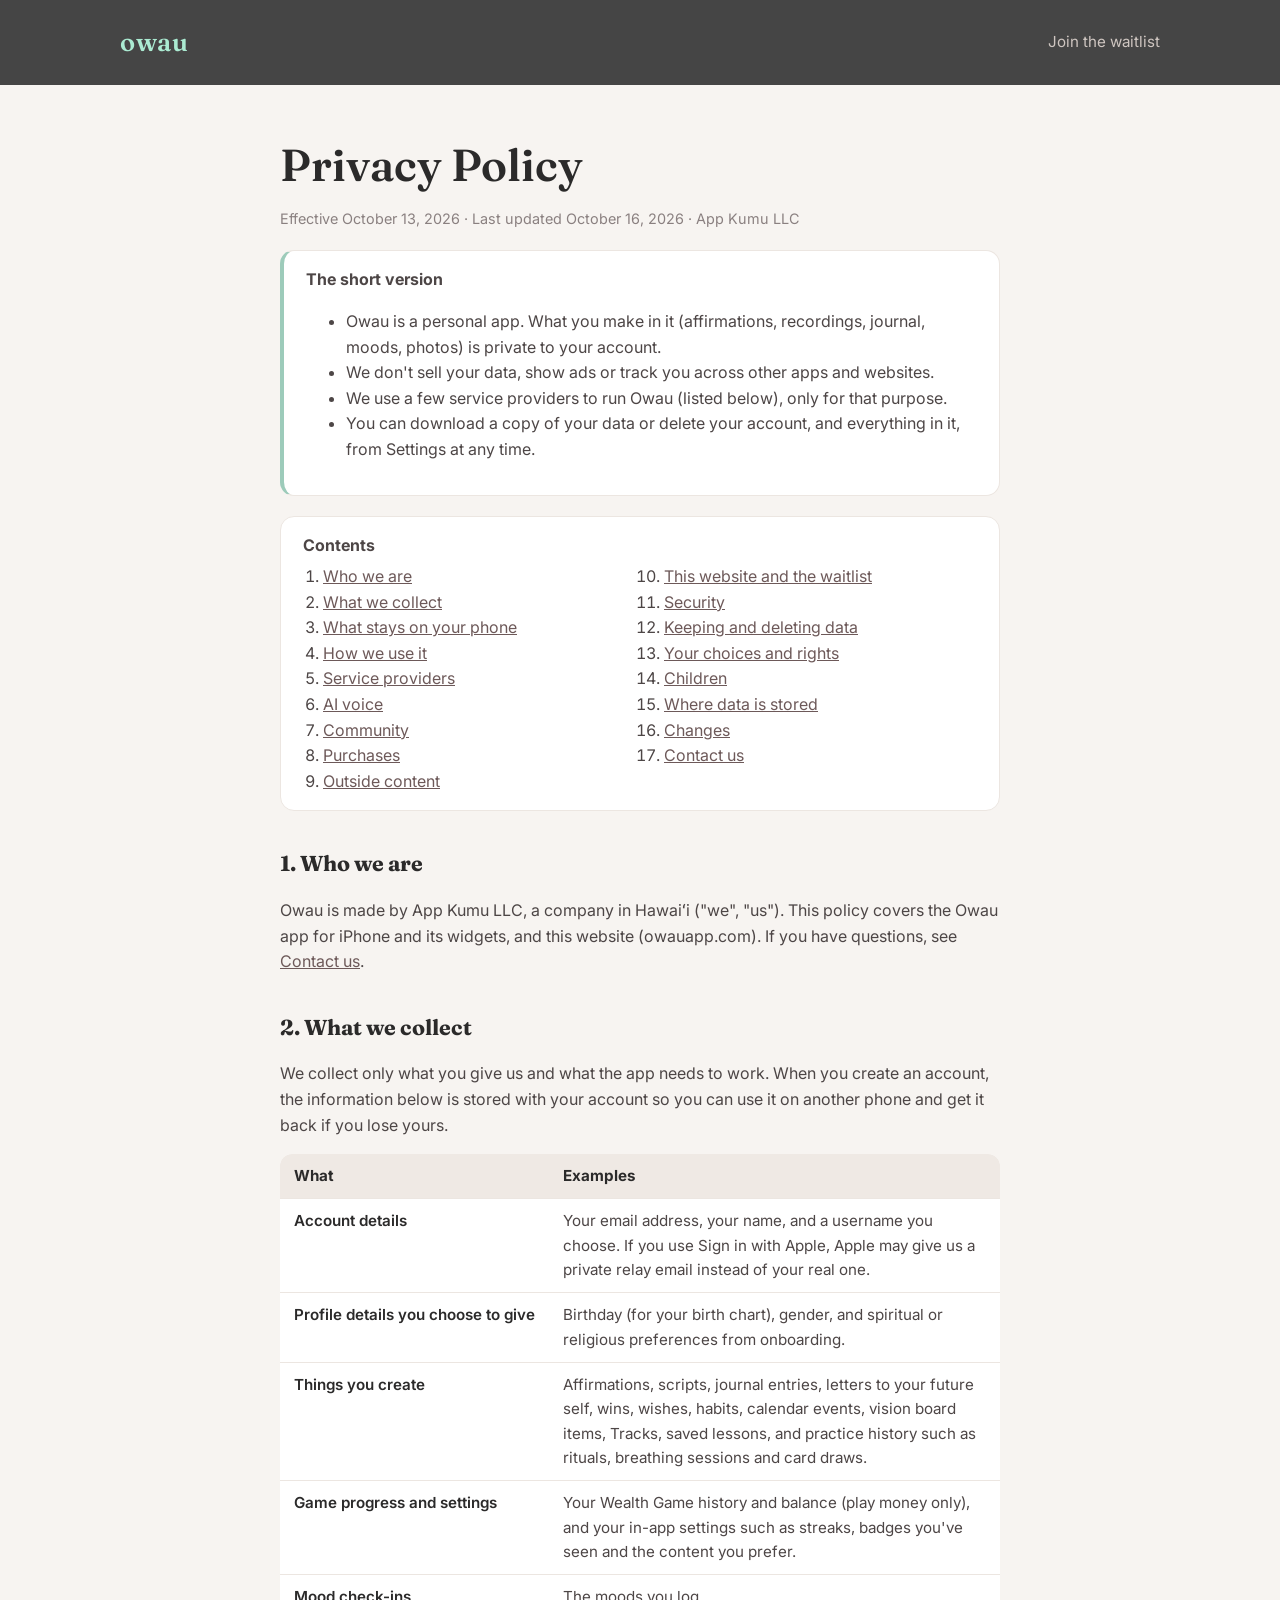
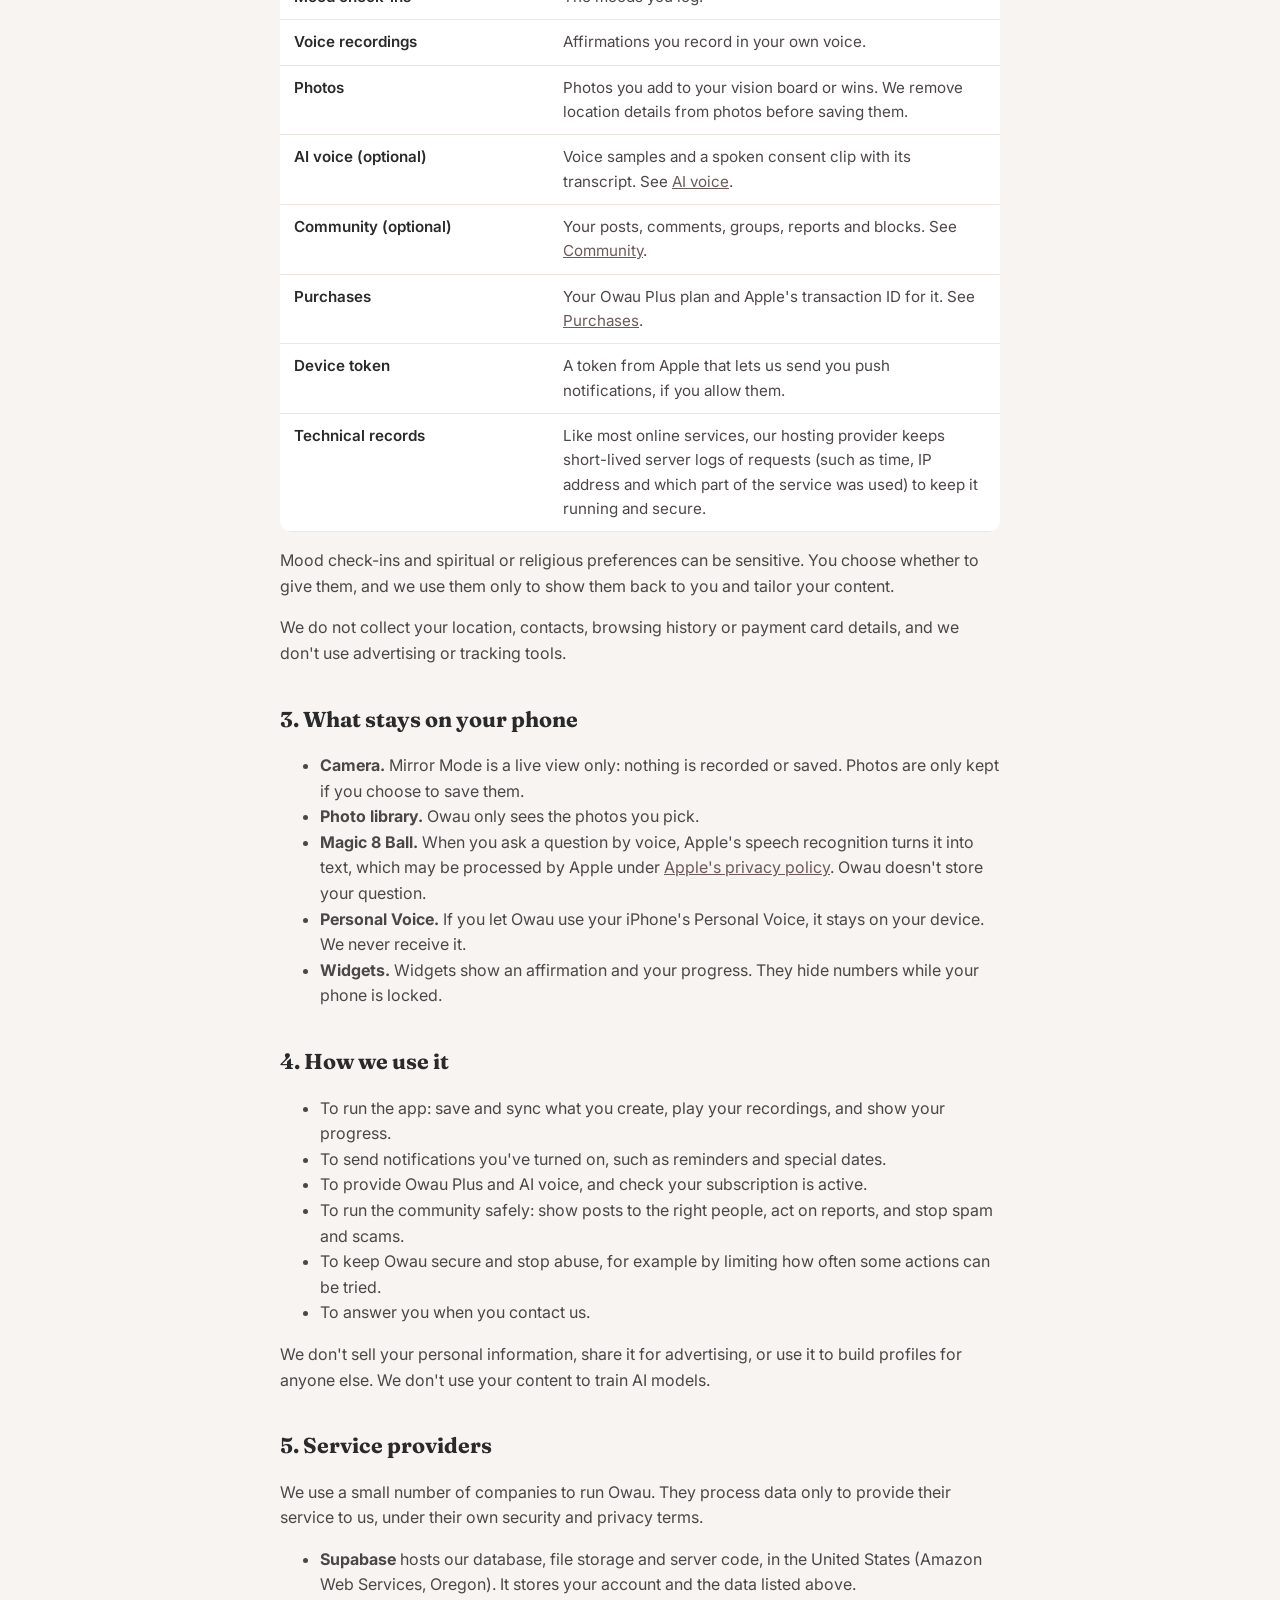
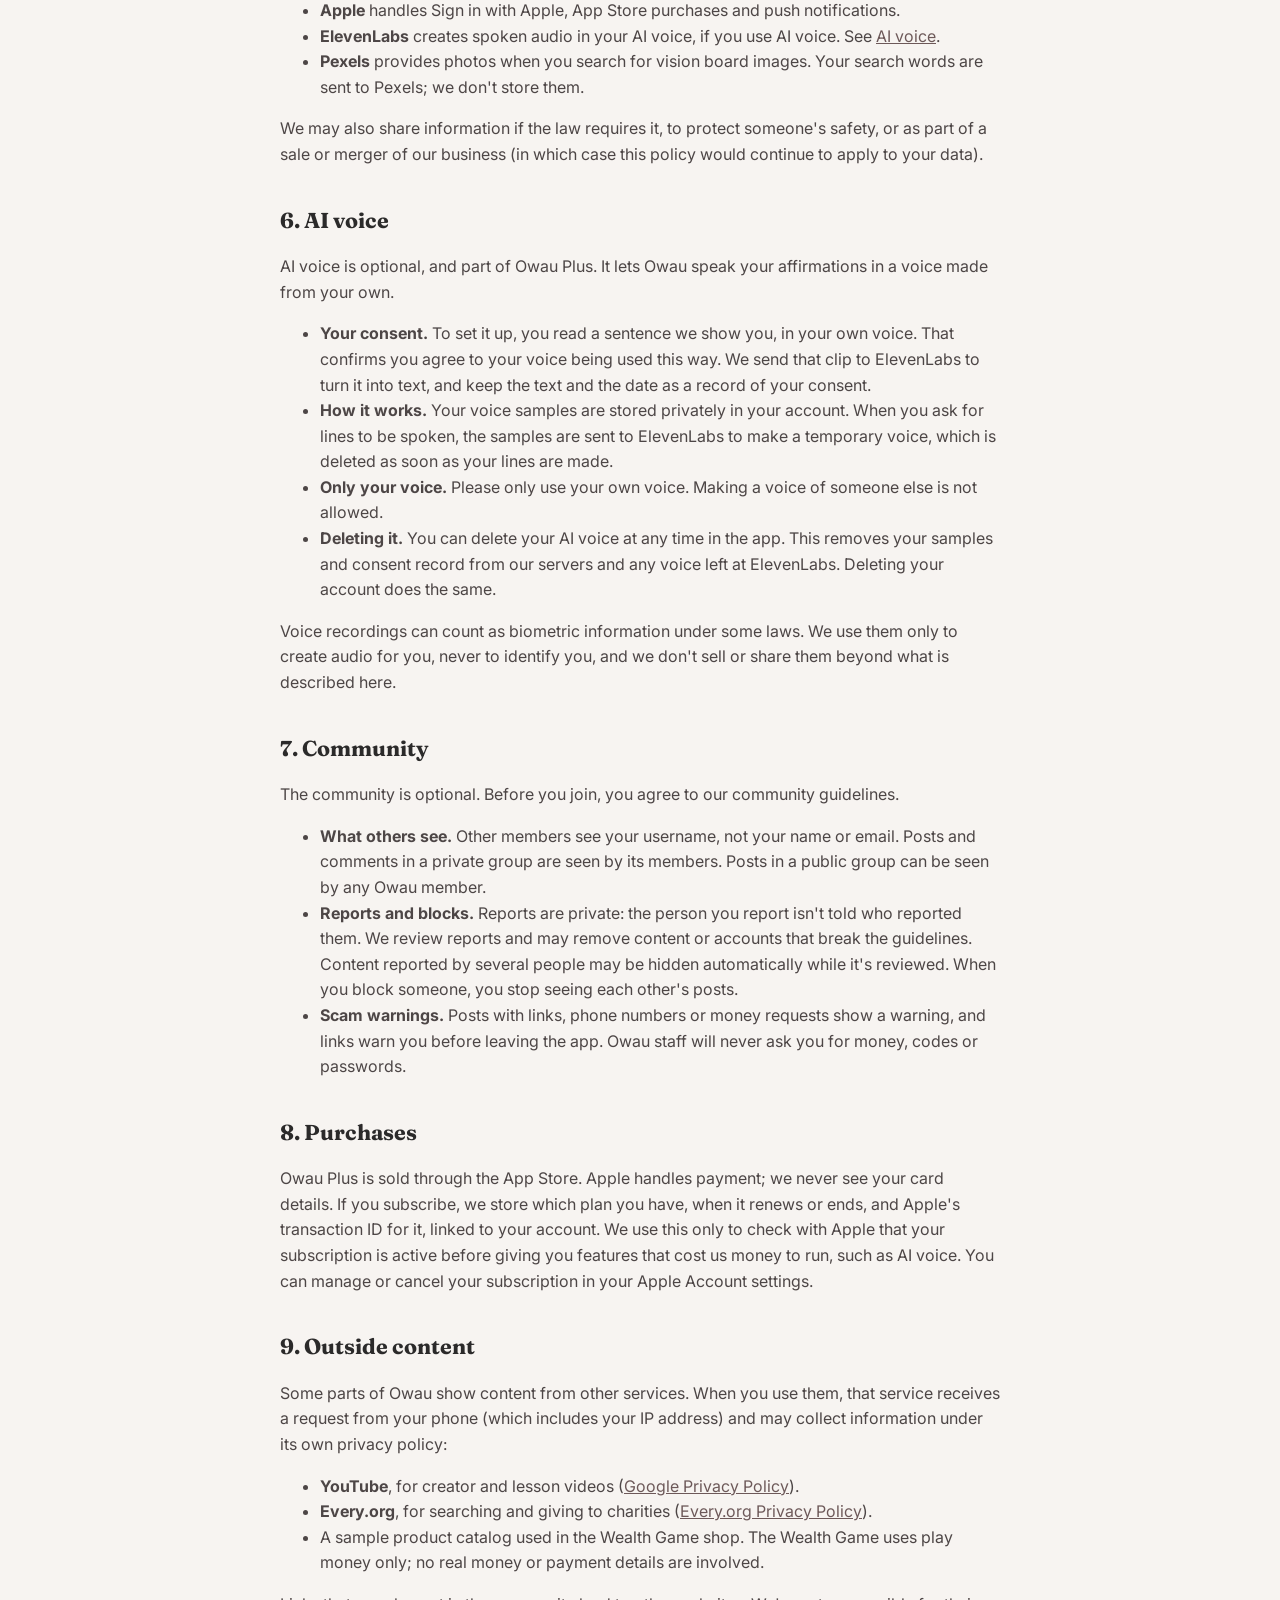
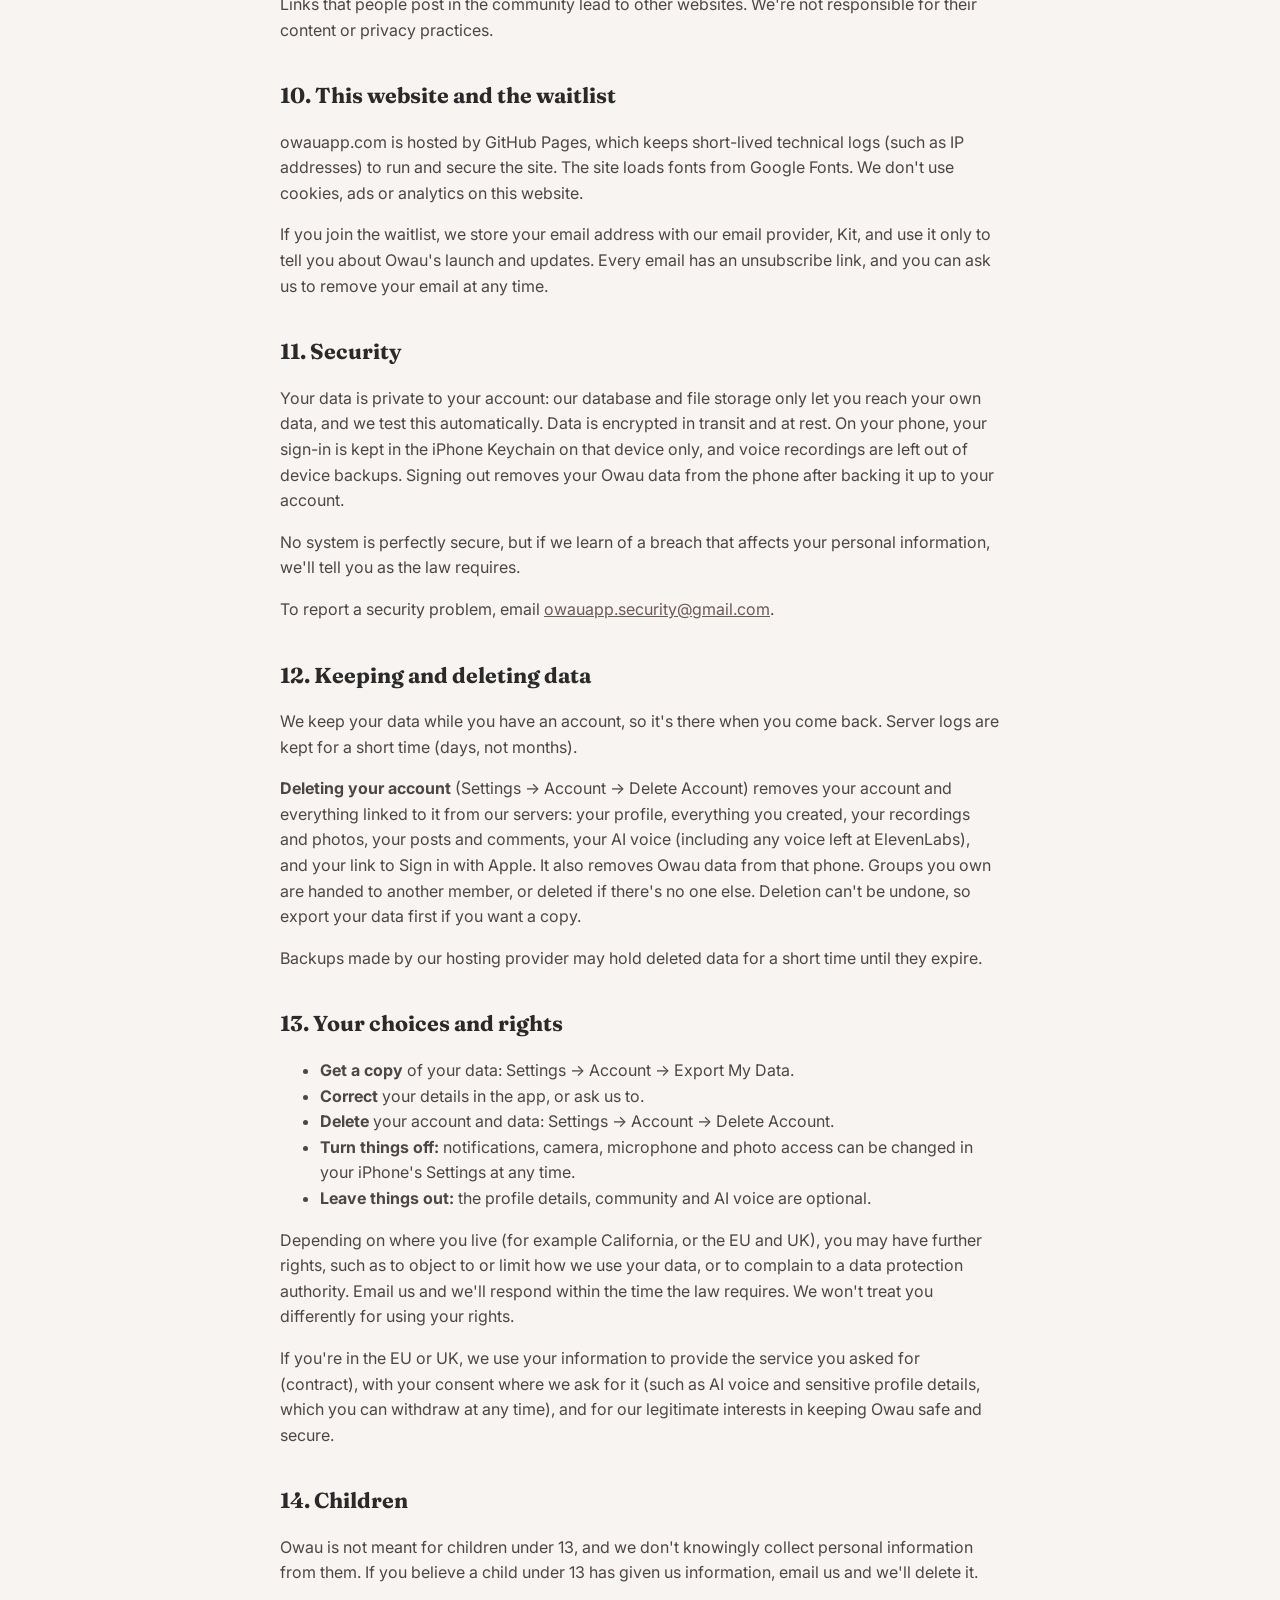
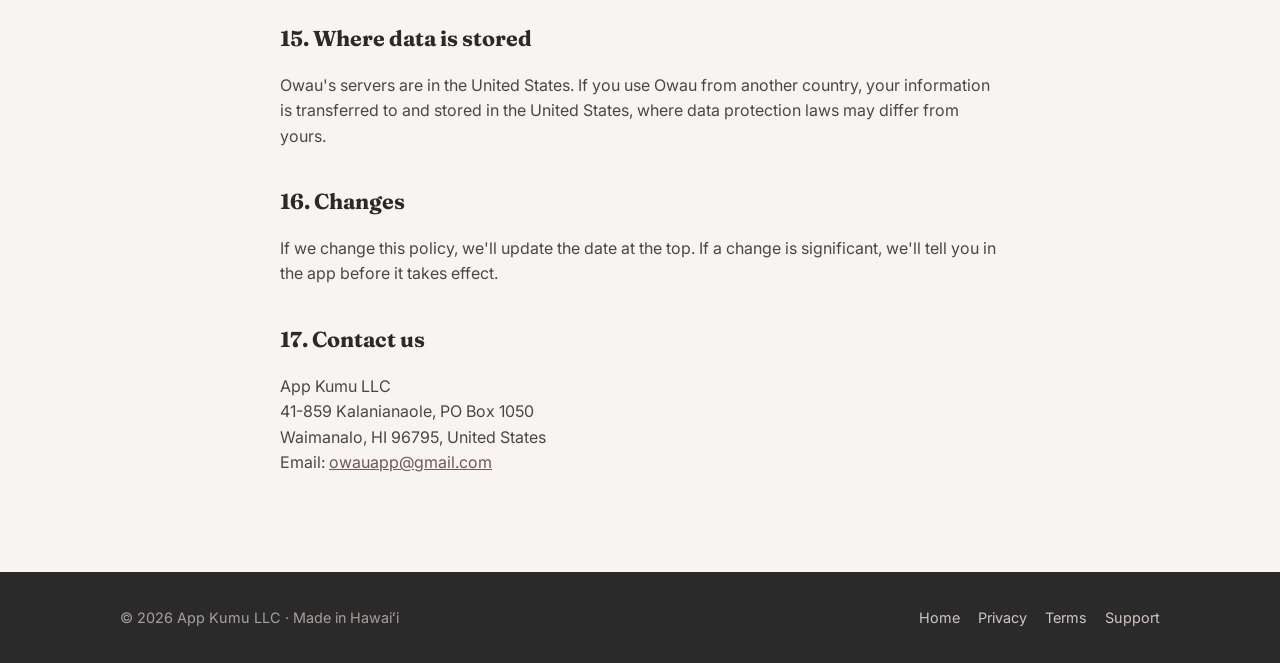
==== commit 7e3d6700: "Add files via upload" ====
--- a/privacy.html
+++ b/privacy.html
@@ -189,7 +189,7 @@
       <p>If we change this policy, we'll update the date at the top. If a change is significant, we'll tell you in the app before it takes effect.</p>
 
       <h2 id="contact">17. Contact us</h2>
-      <p>App Kumu LLC<br>41-859 Kalanianaole, PO Box 1050<br>Waimanalo, HI 96795, United States<br>Email: <a href="mailto:owauapp.security@gmail.com">owauapp.security@gmail.com</a></p>
+      <p>App Kumu LLC<br>41-859 Kalanianaole, PO Box 1050<br>Waimanalo, HI 96795, United States<br>Email: <a href="mailto:owauapp@gmail.com">owauapp@gmail.com</a></p>
     </div>
   </main>
 
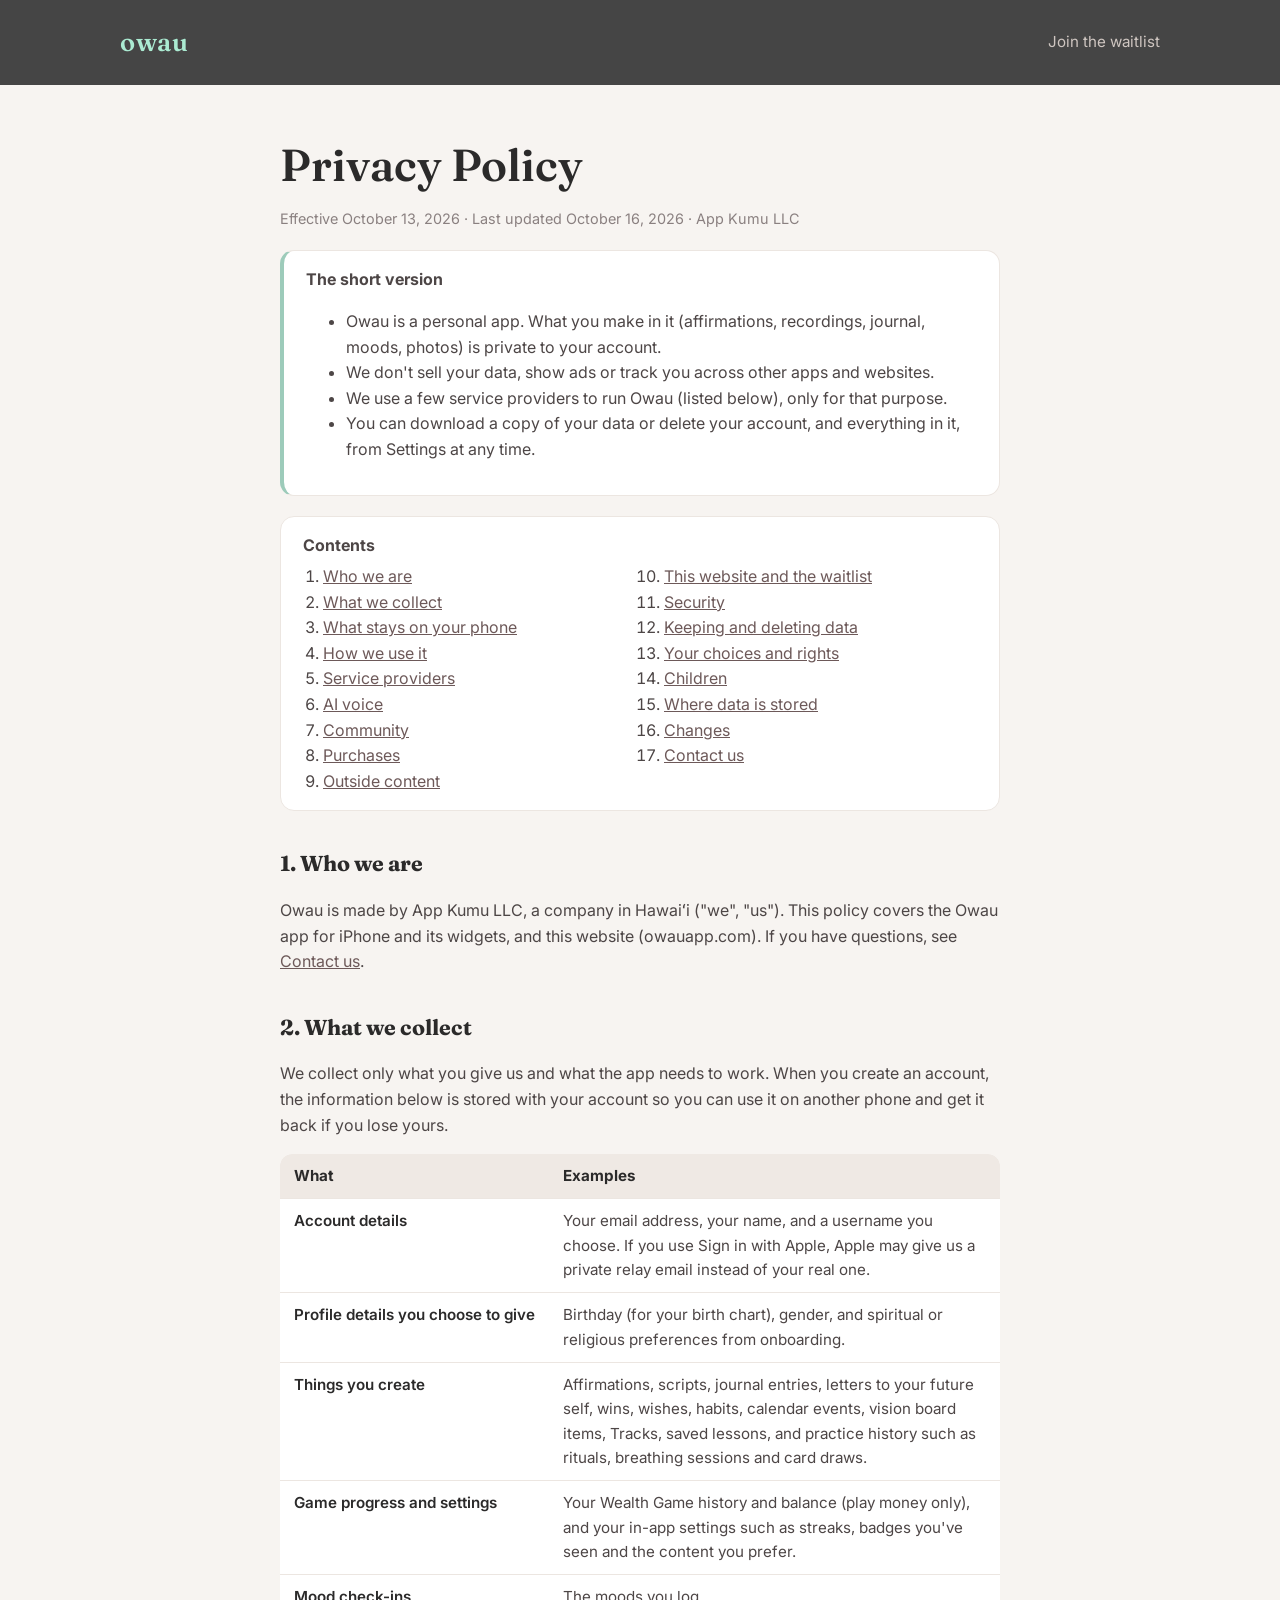
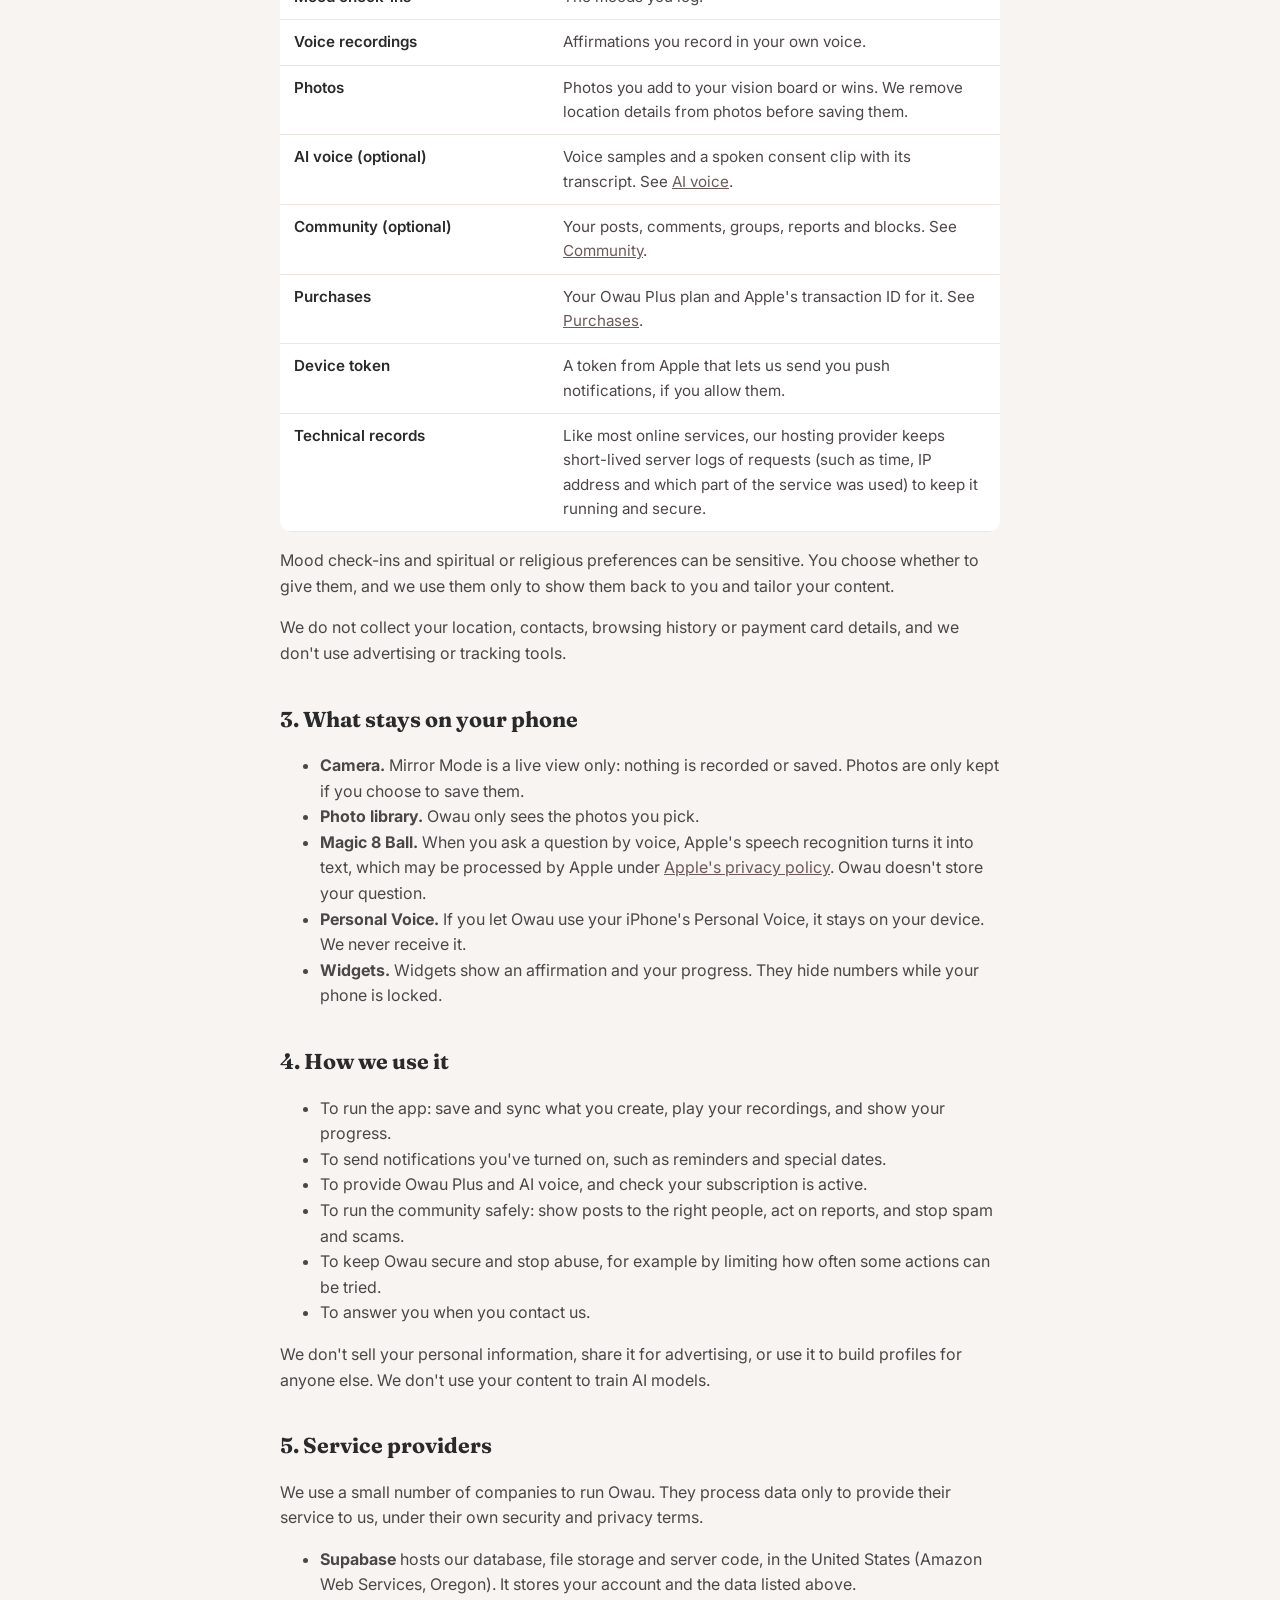
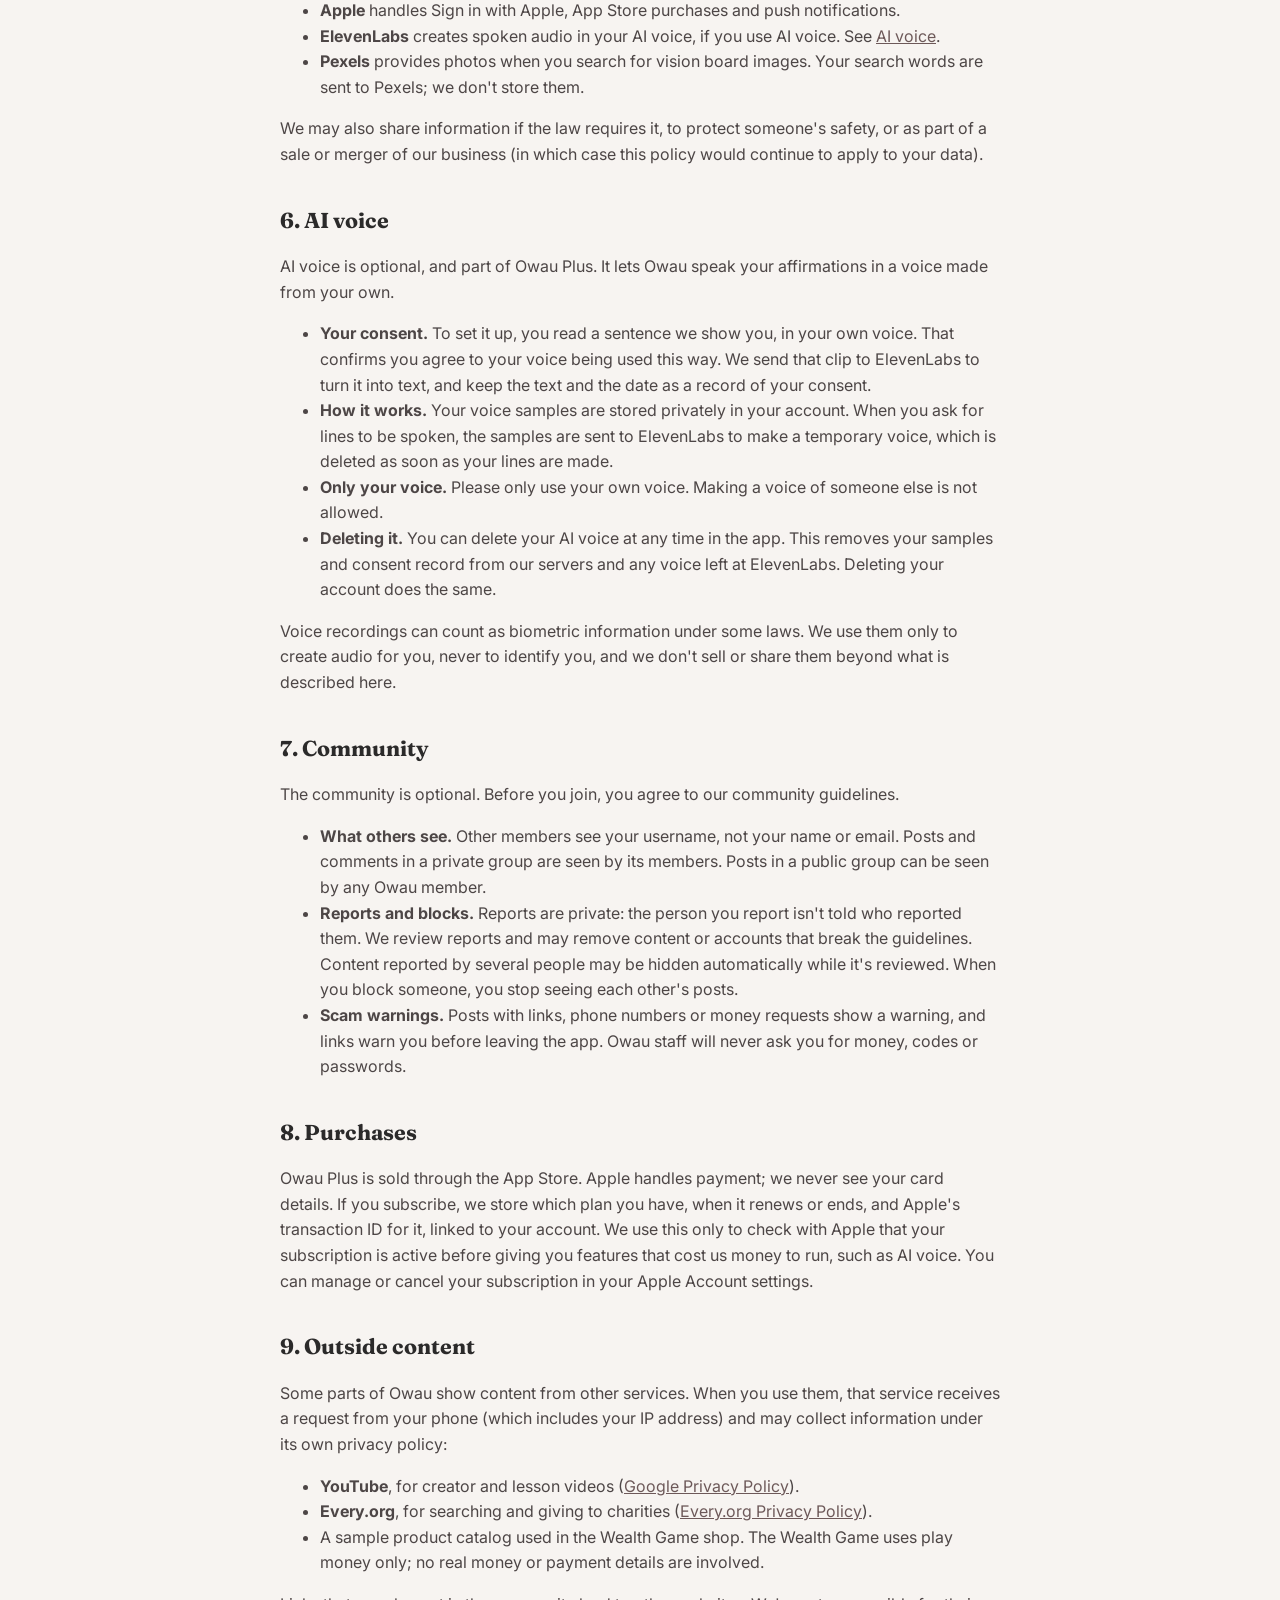
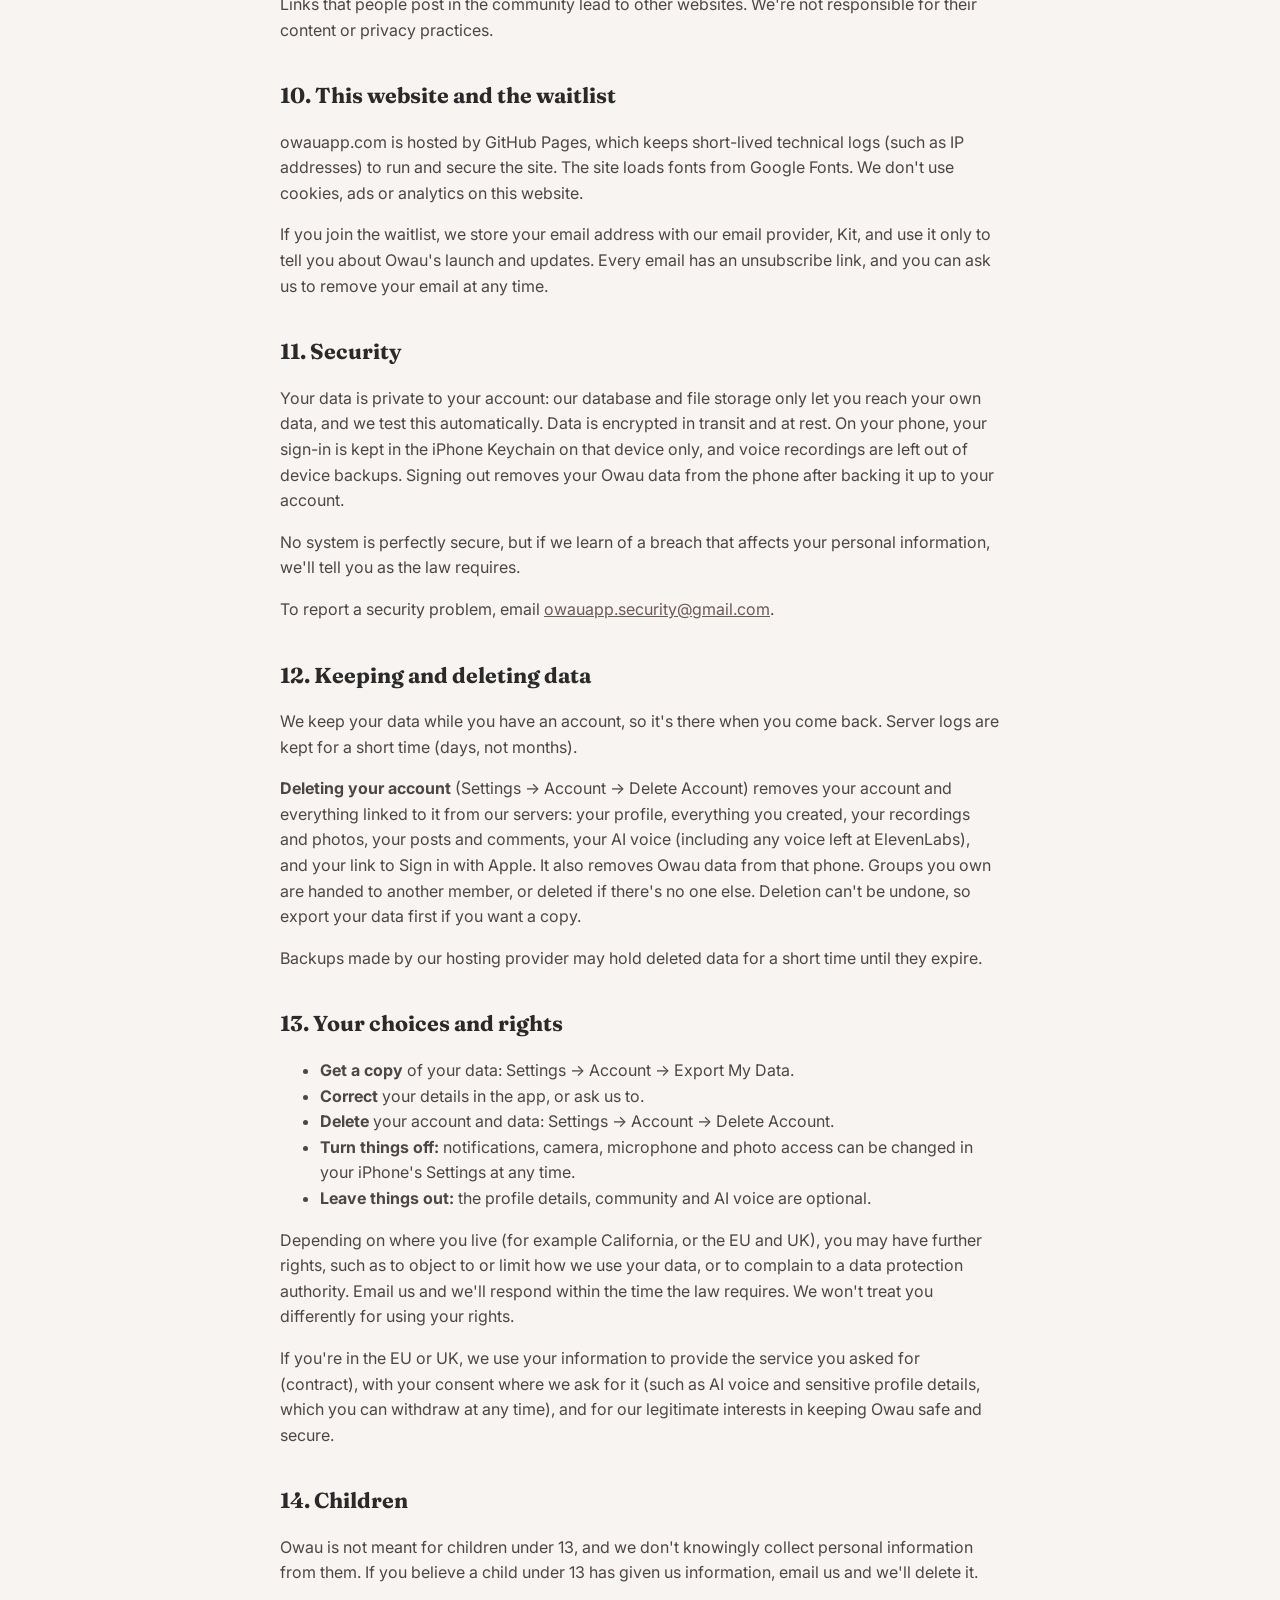
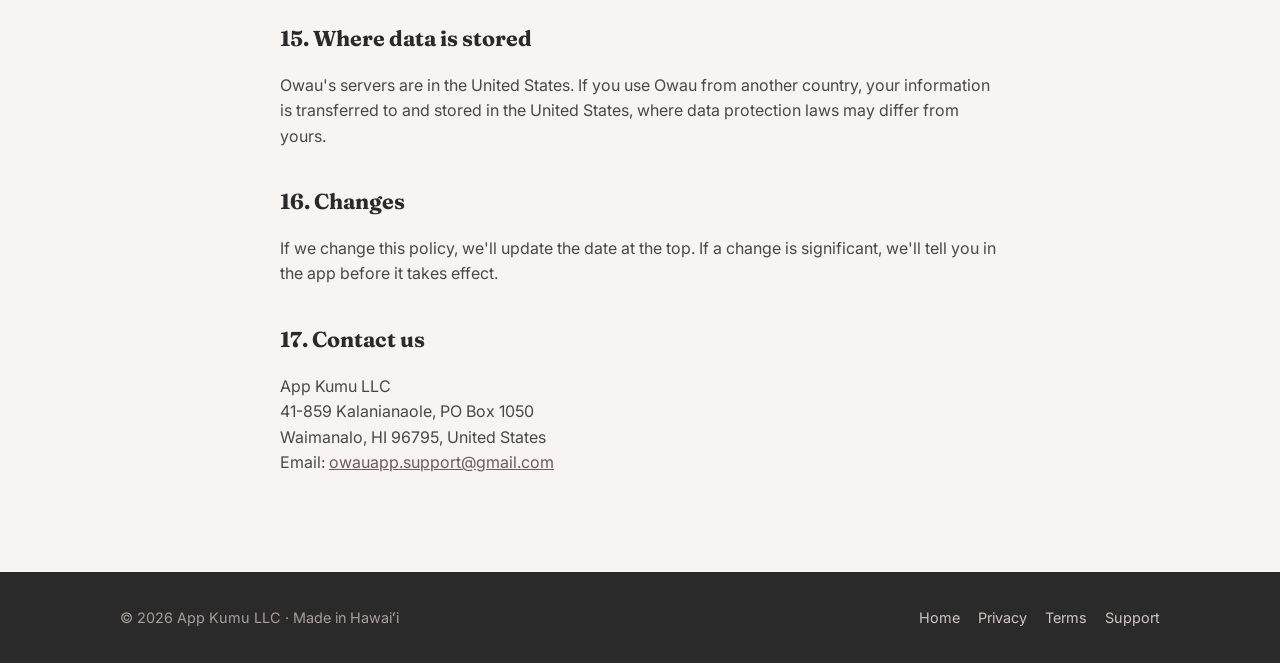
==== commit 0d94d579: "Use owauapp.support@gmail.com as the support email" ====
--- a/privacy.html
+++ b/privacy.html
@@ -189,7 +189,7 @@
       <p>If we change this policy, we'll update the date at the top. If a change is significant, we'll tell you in the app before it takes effect.</p>
 
       <h2 id="contact">17. Contact us</h2>
-      <p>App Kumu LLC<br>41-859 Kalanianaole, PO Box 1050<br>Waimanalo, HI 96795, United States<br>Email: <a href="mailto:owauapp@gmail.com">owauapp@gmail.com</a></p>
+      <p>App Kumu LLC<br>41-859 Kalanianaole, PO Box 1050<br>Waimanalo, HI 96795, United States<br>Email: <a href="mailto:owauapp.support@gmail.com">owauapp.support@gmail.com</a></p>
     </div>
   </main>
 
